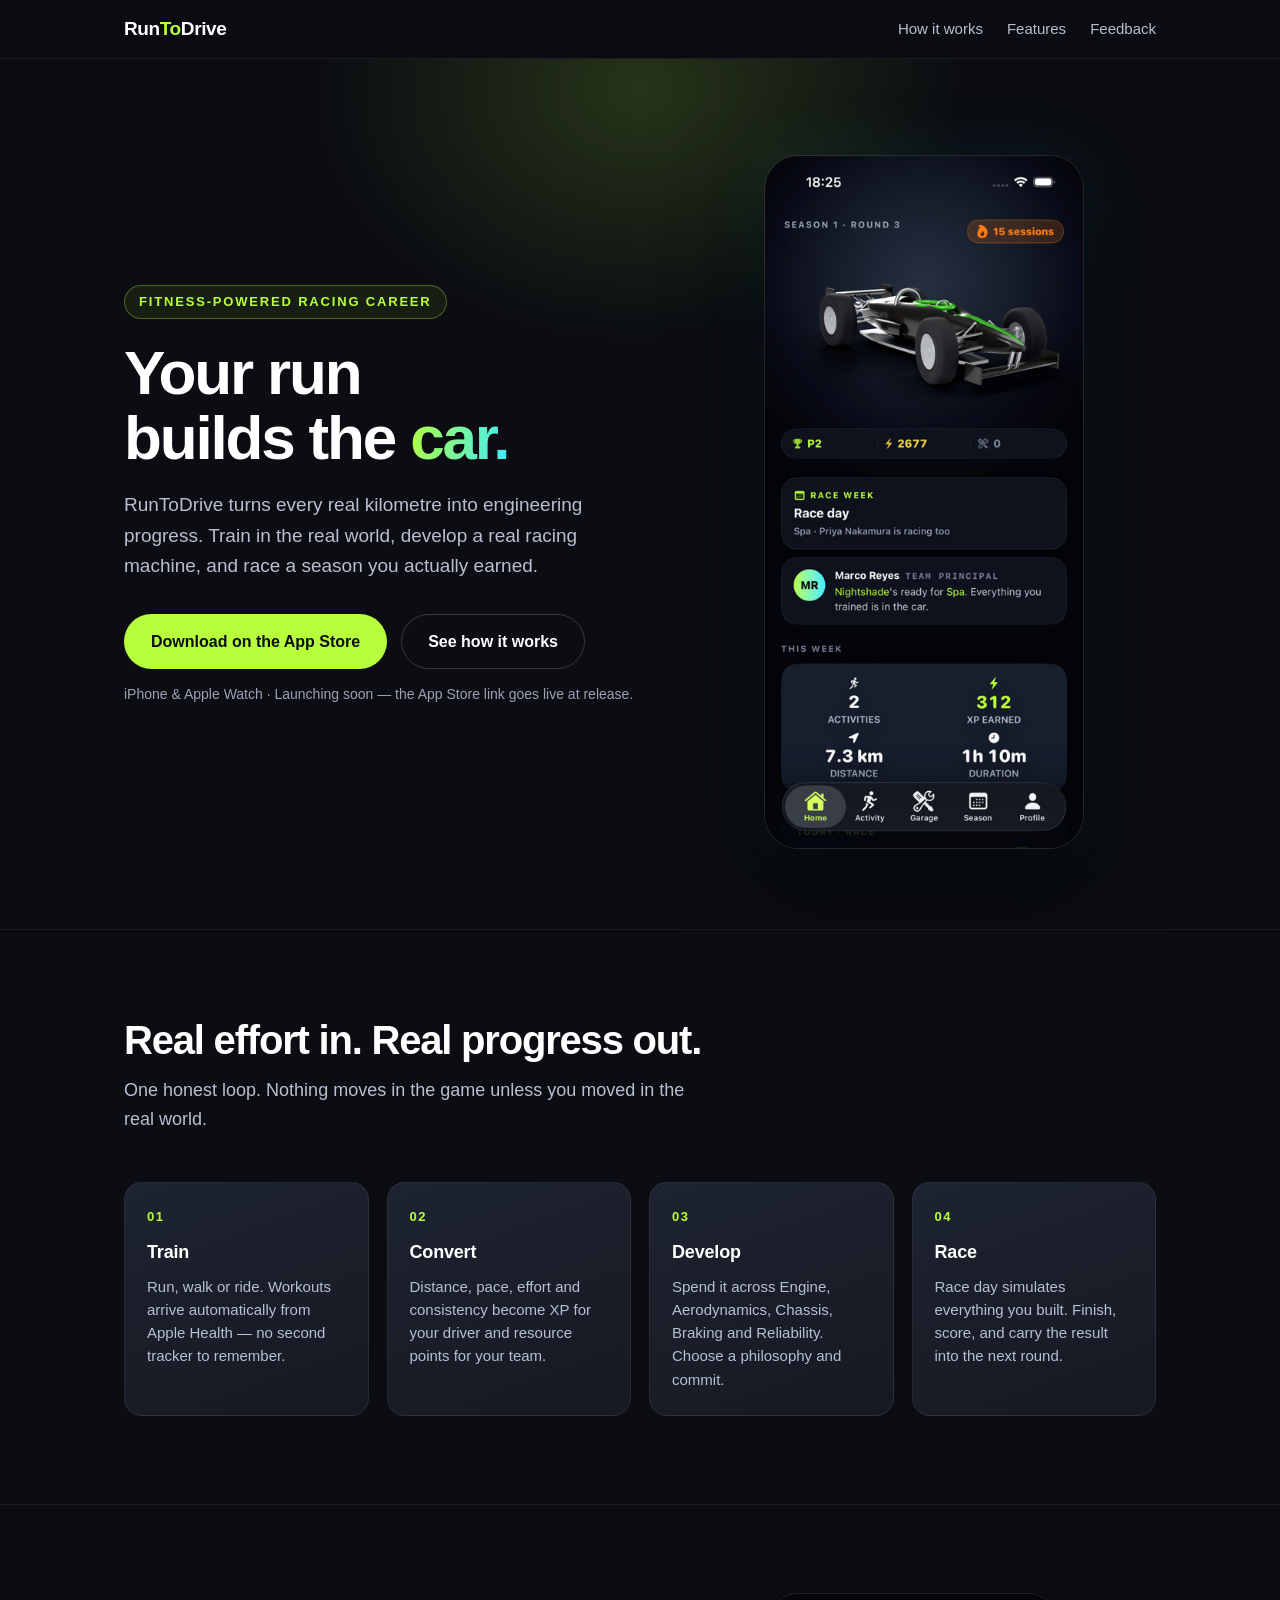
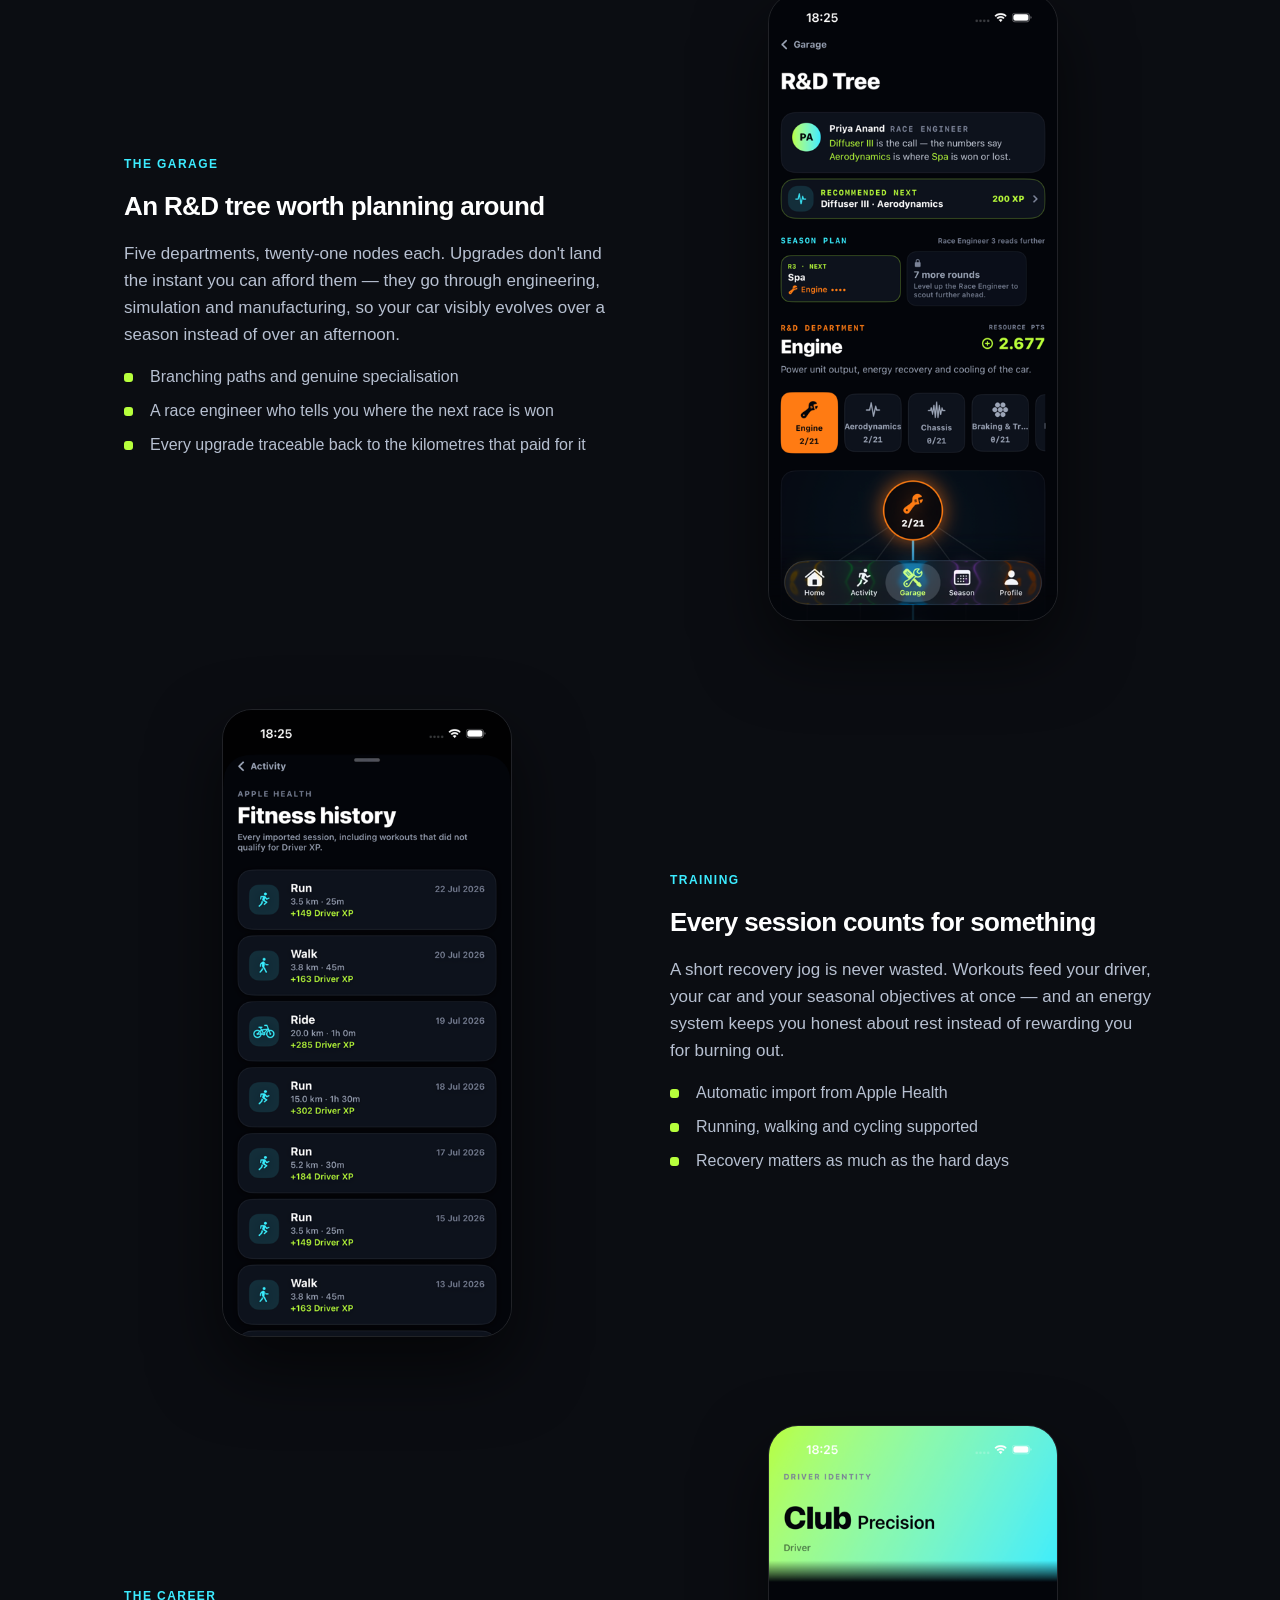
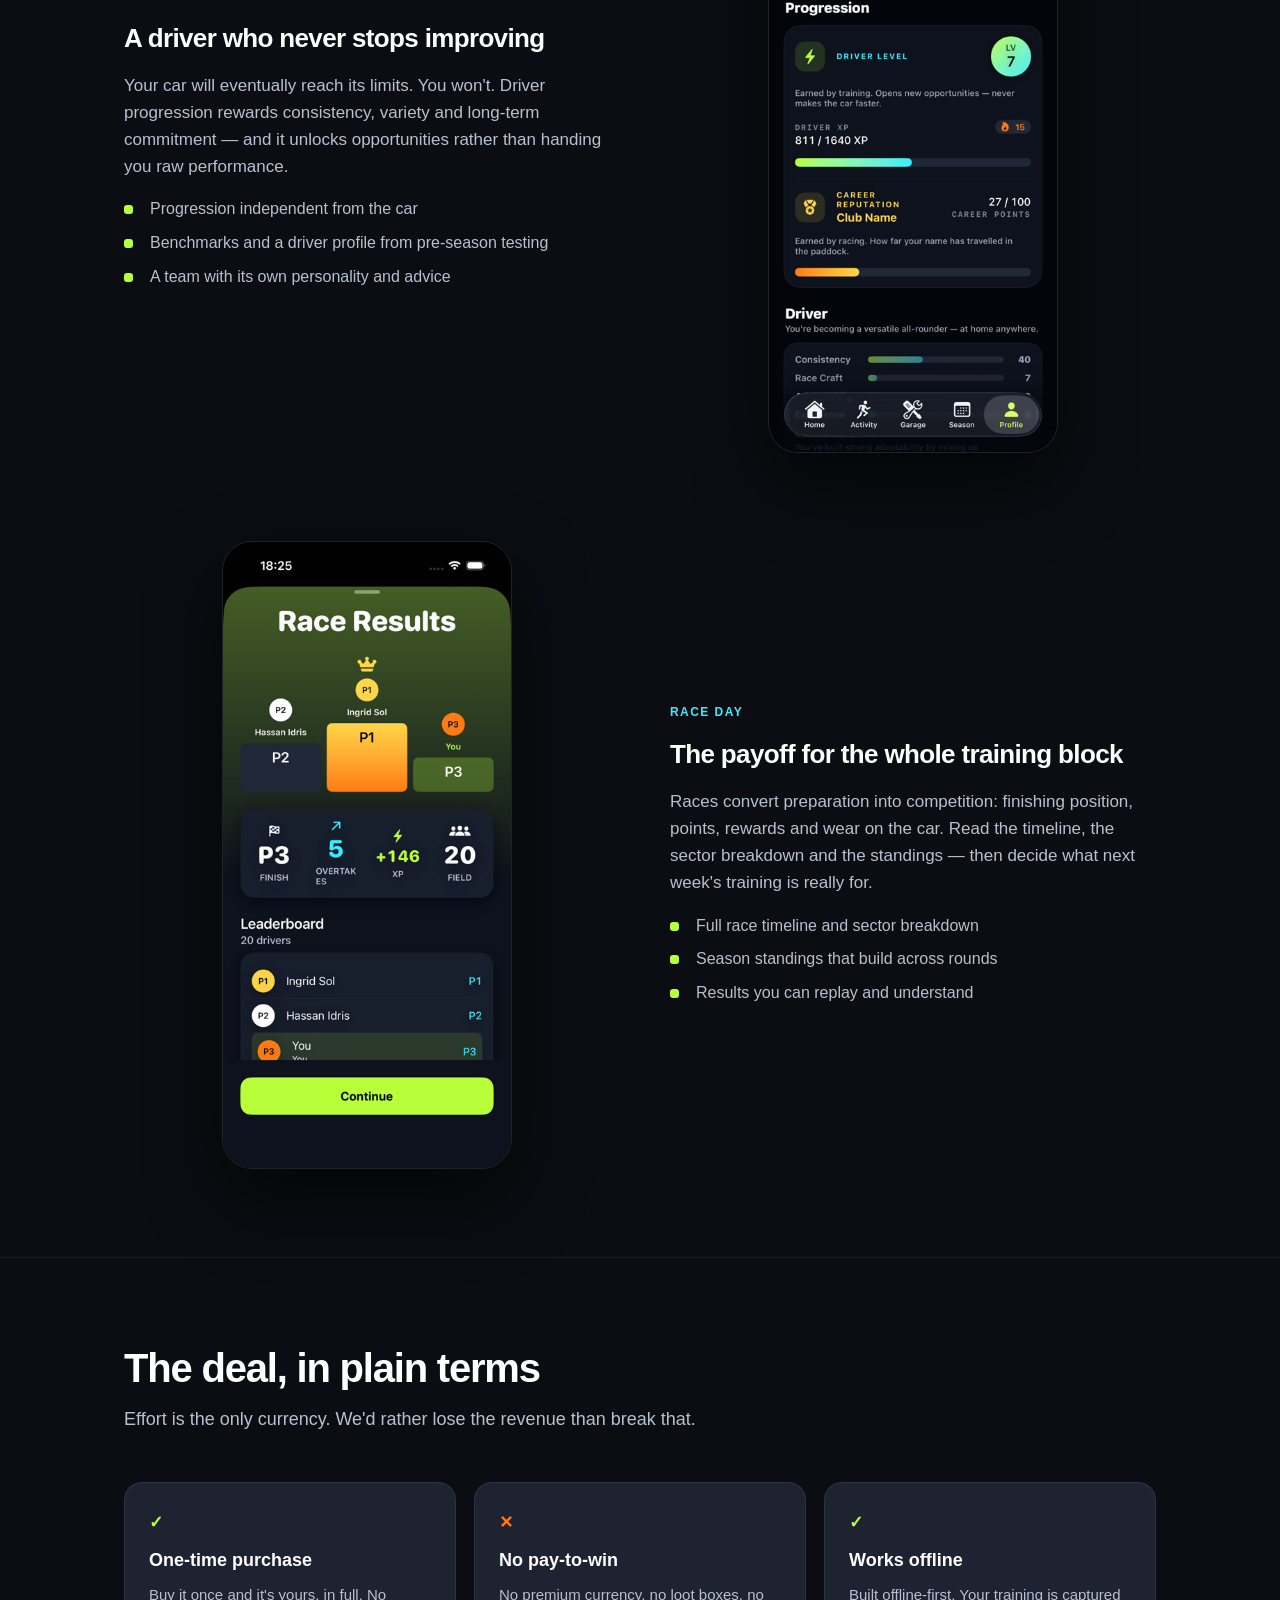
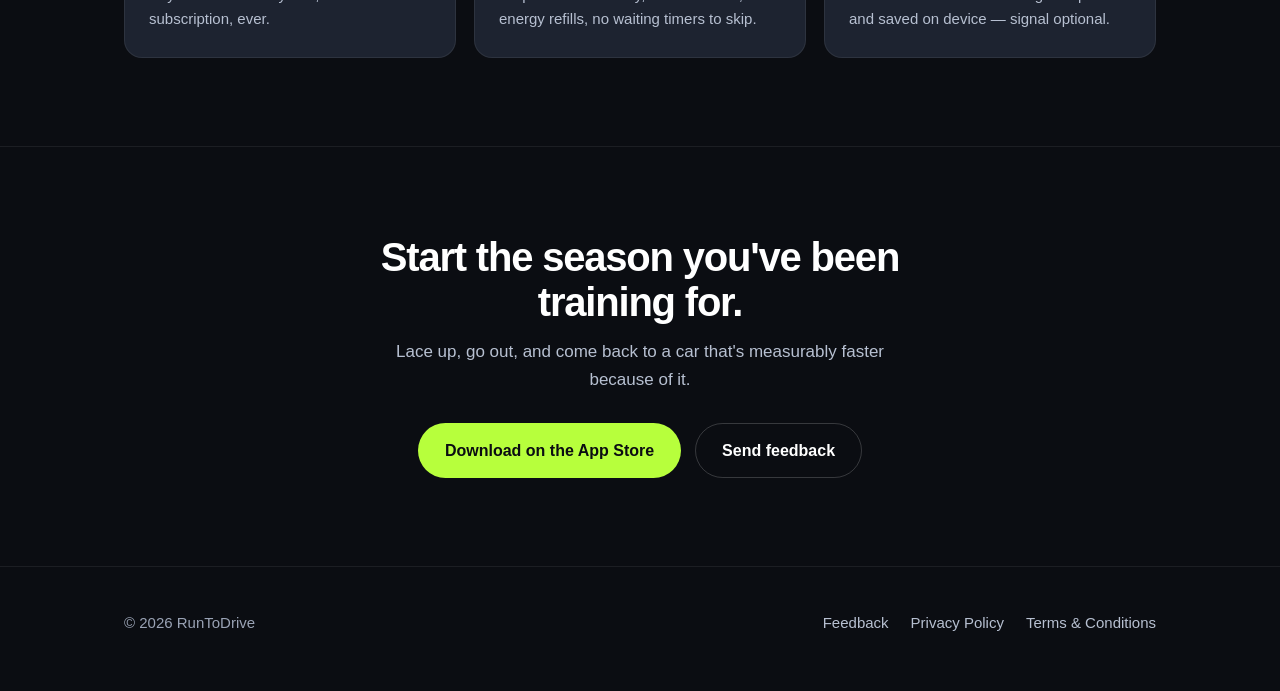
==== index.html @ 3fc13190 "RunToDrive marketing site Static landing page, privacy policy, terms and an anonymous feedback form " ====
<!DOCTYPE html>
<html lang="en">
<head>
<meta charset="utf-8">
<meta name="viewport" content="width=device-width, initial-scale=1">
<title>RunToDrive — Your run builds the car.</title>
<meta name="description" content="RunToDrive turns real running, walking and cycling into a racing career. Every workout you finish develops your car, your driver and your season. No pay-to-win, no subscriptions.">
<meta name="theme-color" content="#0b0d12">
<meta property="og:title" content="RunToDrive — Your run builds the car.">
<meta property="og:description" content="Real-world effort is the only way to progress. Train, develop your car, race the season.">
<meta property="og:type" content="website">
<meta property="og:image" content="img/dashboard.png">
<link rel="stylesheet" href="style.css">
</head>
<body>

<header class="nav">
  <div class="nav-inner">
    <a class="brand" href="index.html">Run<span>To</span>Drive</a>
    <a class="link hide-sm" href="#how">How it works</a>
    <a class="link hide-sm" href="#features">Features</a>
    <a class="link" href="feedback.html">Feedback</a>
  </div>
</header>

<main>

<section class="hero">
  <div class="wrap hero-grid">
    <div>
      <span class="eyebrow">Fitness-powered racing career</span>
      <h1>Your run<br>builds the <span class="grad">car.</span></h1>
      <p class="lede">
        RunToDrive turns every real kilometre into engineering progress. Train in the real
        world, develop a real racing machine, and race a season you actually earned.
      </p>
      <div class="cta-row">
        <a class="btn btn-primary" href="https://apps.apple.com/app/id0000000000">Download on the App Store</a>
        <a class="btn btn-ghost" href="#how">See how it works</a>
      </div>
      <p class="cta-note">iPhone &amp; Apple Watch · Launching soon — the App Store link goes live at release.</p>
    </div>
    <div>
      <img class="phone" src="img/dashboard.png" alt="RunToDrive dashboard showing the player's race car, season round and weekly training totals." width="900" height="1957">
    </div>
  </div>
</section>

<section id="how">
  <div class="wrap">
    <div class="section-head">
      <h2>Real effort in. Real progress out.</h2>
      <p>One honest loop. Nothing moves in the game unless you moved in the real world.</p>
    </div>
    <div class="steps">
      <div class="step">
        <div class="step-n">01</div>
        <h3>Train</h3>
        <p>Run, walk or ride. Workouts arrive automatically from Apple Health — no second tracker to remember.</p>
      </div>
      <div class="step">
        <div class="step-n">02</div>
        <h3>Convert</h3>
        <p>Distance, pace, effort and consistency become XP for your driver and resource points for your team.</p>
      </div>
      <div class="step">
        <div class="step-n">03</div>
        <h3>Develop</h3>
        <p>Spend it across Engine, Aerodynamics, Chassis, Braking and Reliability. Choose a philosophy and commit.</p>
      </div>
      <div class="step">
        <div class="step-n">04</div>
        <h3>Race</h3>
        <p>Race day simulates everything you built. Finish, score, and carry the result into the next round.</p>
      </div>
    </div>
  </div>
</section>

<section id="features">
  <div class="wrap">

    <div class="feature">
      <div class="feature-copy">
        <span class="tag">The Garage</span>
        <h3>An R&amp;D tree worth planning around</h3>
        <p>
          Five departments, twenty-one nodes each. Upgrades don't land the instant you can
          afford them — they go through engineering, simulation and manufacturing, so your
          car visibly evolves over a season instead of over an afternoon.
        </p>
        <ul class="ticks">
          <li>Branching paths and genuine specialisation</li>
          <li>A race engineer who tells you where the next race is won</li>
          <li>Every upgrade traceable back to the kilometres that paid for it</li>
        </ul>
      </div>
      <img src="img/rd-tree.png" alt="The R&amp;D tree screen with Engine, Aerodynamics, Chassis and Braking departments." loading="lazy">
    </div>

    <div class="feature flip">
      <div class="feature-copy">
        <span class="tag">Training</span>
        <h3>Every session counts for something</h3>
        <p>
          A short recovery jog is never wasted. Workouts feed your driver, your car and your
          seasonal objectives at once — and an energy system keeps you honest about rest
          instead of rewarding you for burning out.
        </p>
        <ul class="ticks">
          <li>Automatic import from Apple Health</li>
          <li>Running, walking and cycling supported</li>
          <li>Recovery matters as much as the hard days</li>
        </ul>
      </div>
      <img src="img/activity.png" alt="The activity screen showing imported workouts and the rewards they generated." loading="lazy">
    </div>

    <div class="feature">
      <div class="feature-copy">
        <span class="tag">The Career</span>
        <h3>A driver who never stops improving</h3>
        <p>
          Your car will eventually reach its limits. You won't. Driver progression rewards
          consistency, variety and long-term commitment — and it unlocks opportunities
          rather than handing you raw performance.
        </p>
        <ul class="ticks">
          <li>Progression independent from the car</li>
          <li>Benchmarks and a driver profile from pre-season testing</li>
          <li>A team with its own personality and advice</li>
        </ul>
      </div>
      <img src="img/driver.png" alt="The driver progression screen showing level, career stats and milestones." loading="lazy">
    </div>

    <div class="feature flip">
      <div class="feature-copy">
        <span class="tag">Race Day</span>
        <h3>The payoff for the whole training block</h3>
        <p>
          Races convert preparation into competition: finishing position, points, rewards and
          wear on the car. Read the timeline, the sector breakdown and the standings — then
          decide what next week's training is really for.
        </p>
        <ul class="ticks">
          <li>Full race timeline and sector breakdown</li>
          <li>Season standings that build across rounds</li>
          <li>Results you can replay and understand</li>
        </ul>
      </div>
      <img src="img/race-results.png" alt="The race results screen with finishing position and race timeline." loading="lazy">
    </div>

  </div>
</section>

<section>
  <div class="wrap">
    <div class="section-head">
      <h2>The deal, in plain terms</h2>
      <p>Effort is the only currency. We'd rather lose the revenue than break that.</p>
    </div>
    <div class="promise">
      <div class="card yes">
        <h3>One-time purchase</h3>
        <p>Buy it once and it's yours, in full. No subscription, ever.</p>
      </div>
      <div class="card no">
        <h3>No pay-to-win</h3>
        <p>No premium currency, no loot boxes, no energy refills, no waiting timers to skip.</p>
      </div>
      <div class="card yes">
        <h3>Works offline</h3>
        <p>Built offline-first. Your training is captured and saved on device — signal optional.</p>
      </div>
    </div>
  </div>
</section>

<section class="final">
  <div class="wrap">
    <h2>Start the season you've been training for.</h2>
    <p>Lace up, go out, and come back to a car that's measurably faster because of it.</p>
    <div class="cta-row" style="justify-content:center">
      <a class="btn btn-primary" href="https://apps.apple.com/app/id0000000000">Download on the App Store</a>
      <a class="btn btn-ghost" href="feedback.html">Send feedback</a>
    </div>
  </div>
</section>

</main>

<footer>
  <div class="wrap foot-inner">
    <span>© 2026 RunToDrive</span>
    <nav>
      <a href="feedback.html">Feedback</a>
      <a href="privacy.html">Privacy Policy</a>
      <a href="terms.html">Terms &amp; Conditions</a>
    </nav>
  </div>
</footer>

</body>
</html>
---- style.css ----
/* RunToDrive — palette mirrors DesignSystem/Tokens/RTDColor.swift */
:root {
  --bg: #0b0d12;
  --bg-2: #151922;
  --surface: #1d2330;
  --surface-2: #252c3b;
  --lime: #b7ff3c;
  --cyan: #3cebff;
  --orange: #ff7a1a;
  --text: #ffffff;
  --text-2: #b7c0d1;
  --text-muted: #9aa3b5;
  --hairline: rgba(255, 255, 255, 0.07);
  --radius: 18px;
  --max: 1080px;
}

* { box-sizing: border-box; }

img { max-width: 100%; height: auto; }

html { scroll-behavior: smooth; }

body {
  margin: 0;
  background: var(--bg);
  color: var(--text);
  font-family: -apple-system, BlinkMacSystemFont, "Segoe UI", Roboto, Helvetica, Arial, sans-serif;
  font-size: 17px;
  line-height: 1.6;
  -webkit-font-smoothing: antialiased;
}

a { color: var(--lime); text-decoration: none; }
a:hover { text-decoration: underline; }

.wrap { max-width: var(--max); margin: 0 auto; padding: 0 24px; }

/* ---------- nav ---------- */
.nav {
  position: sticky;
  top: 0;
  z-index: 20;
  background: rgba(11, 13, 18, 0.82);
  backdrop-filter: saturate(160%) blur(14px);
  border-bottom: 1px solid var(--hairline);
}
.nav-inner {
  max-width: var(--max);
  margin: 0 auto;
  padding: 14px 24px;
  display: flex;
  align-items: center;
  gap: 24px;
}
.brand {
  font-weight: 800;
  letter-spacing: -0.02em;
  color: var(--text);
  font-size: 19px;
  margin-right: auto;
}
.brand:hover { text-decoration: none; }
.brand span { color: var(--lime); }
.nav a.link { color: var(--text-2); font-size: 15px; font-weight: 500; }
.nav a.link:hover { color: var(--text); text-decoration: none; }

/* ---------- buttons ---------- */
.btn {
  display: inline-block;
  padding: 14px 26px;
  border-radius: 999px;
  font-weight: 700;
  font-size: 16px;
  border: 1px solid transparent;
  cursor: pointer;
  transition: transform 0.15s ease, filter 0.15s ease;
}
.btn:hover { text-decoration: none; transform: translateY(-2px); filter: brightness(1.06); }
.btn-primary { background: var(--lime); color: #0b0d12; }
.btn-ghost { background: transparent; color: var(--text); border-color: rgba(255, 255, 255, 0.18); }

/* ---------- hero ---------- */
.hero {
  position: relative;
  overflow: hidden;
  padding: 96px 0 80px;
  border-bottom: 1px solid var(--hairline);
}
.hero::before {
  content: "";
  position: absolute;
  top: -320px;
  left: 50%;
  width: 900px;
  height: 700px;
  transform: translateX(-50%);
  background: radial-gradient(closest-side, rgba(183, 255, 60, 0.16), transparent 72%);
  pointer-events: none;
}
.hero-grid {
  position: relative;
  display: grid;
  grid-template-columns: 1.05fr 0.95fr;
  gap: 56px;
  align-items: center;
}
.eyebrow {
  display: inline-block;
  font-size: 13px;
  font-weight: 700;
  letter-spacing: 0.14em;
  text-transform: uppercase;
  color: var(--lime);
  border: 1px solid rgba(183, 255, 60, 0.32);
  background: rgba(183, 255, 60, 0.07);
  padding: 6px 14px;
  border-radius: 999px;
  margin-bottom: 22px;
}
h1 {
  font-size: clamp(38px, 6vw, 62px);
  line-height: 1.04;
  letter-spacing: -0.035em;
  font-weight: 800;
  margin: 0 0 20px;
}
h1 .grad {
  background: linear-gradient(100deg, var(--lime), var(--cyan));
  -webkit-background-clip: text;
  background-clip: text;
  color: transparent;
}
.lede { font-size: 19px; color: var(--text-2); margin: 0 0 32px; max-width: 30em; }
.cta-row { display: flex; flex-wrap: wrap; gap: 14px; align-items: center; }
.cta-note { font-size: 14px; color: var(--text-muted); margin-top: 14px; }

.phone {
  width: 100%;
  max-width: 320px;
  margin: 0 auto;
  display: block;
  border-radius: 34px;
  border: 1px solid rgba(255, 255, 255, 0.1);
  box-shadow: 0 40px 90px rgba(0, 0, 0, 0.65), 0 0 70px rgba(60, 235, 255, 0.09);
}

/* ---------- sections ---------- */
section { padding: 88px 0; border-bottom: 1px solid var(--hairline); }
.section-head { max-width: 34em; margin-bottom: 48px; }
h2 {
  font-size: clamp(28px, 4vw, 40px);
  letter-spacing: -0.03em;
  font-weight: 800;
  margin: 0 0 14px;
  line-height: 1.12;
}
.section-head p { color: var(--text-2); margin: 0; font-size: 18px; }

/* ---------- loop steps ---------- */
.steps { display: grid; grid-template-columns: repeat(4, 1fr); gap: 18px; }
.step {
  background: linear-gradient(160deg, var(--surface), var(--bg-2));
  border: 1px solid var(--hairline);
  border-radius: var(--radius);
  padding: 24px 22px;
}
.step-n {
  font-size: 13px;
  font-weight: 800;
  letter-spacing: 0.12em;
  color: var(--lime);
  margin-bottom: 10px;
}
.step h3 { margin: 0 0 8px; font-size: 18px; letter-spacing: -0.01em; }
.step p { margin: 0; color: var(--text-2); font-size: 15px; line-height: 1.55; }

/* ---------- features ---------- */
.feature {
  display: grid;
  grid-template-columns: 1fr 1fr;
  gap: 60px;
  align-items: center;
  margin-bottom: 88px;
}
.feature:last-child { margin-bottom: 0; }
.feature.flip .feature-copy { order: 2; }
.feature h3 { font-size: 26px; letter-spacing: -0.025em; margin: 0 0 12px; }
.feature p { color: var(--text-2); margin: 0 0 16px; }
.tag {
  display: inline-block;
  font-size: 12px;
  font-weight: 700;
  letter-spacing: 0.12em;
  text-transform: uppercase;
  color: var(--cyan);
  margin-bottom: 12px;
}
.feature img {
  width: 100%;
  max-width: 290px;
  display: block;
  margin: 0 auto;
  border-radius: 30px;
  border: 1px solid rgba(255, 255, 255, 0.09);
  box-shadow: 0 30px 70px rgba(0, 0, 0, 0.6);
}
.ticks { list-style: none; padding: 0; margin: 0; color: var(--text-2); }
.ticks li { padding-left: 26px; position: relative; margin-bottom: 8px; font-size: 16px; }
.ticks li::before {
  content: "";
  position: absolute;
  left: 0;
  top: 9px;
  width: 9px;
  height: 9px;
  border-radius: 3px;
  background: var(--lime);
}

/* ---------- promise ---------- */
.promise { display: grid; grid-template-columns: repeat(3, 1fr); gap: 18px; }
.card {
  background: var(--surface);
  border: 1px solid var(--hairline);
  border-radius: var(--radius);
  padding: 26px 24px;
}
.card h3 { margin: 0 0 8px; font-size: 18px; }
.card p { margin: 0; color: var(--text-2); font-size: 15px; }
.card.no::before { content: "✕"; color: var(--orange); font-weight: 800; display: block; margin-bottom: 10px; }
.card.yes::before { content: "✓"; color: var(--lime); font-weight: 800; display: block; margin-bottom: 10px; }

/* ---------- final cta ---------- */
.final { text-align: center; }
.final h2 { max-width: 16em; margin-inline: auto; }
.final p { color: var(--text-2); max-width: 32em; margin: 0 auto 30px; }

/* ---------- footer ---------- */
footer { padding: 44px 0 56px; color: var(--text-muted); font-size: 15px; }
.foot-inner { display: flex; flex-wrap: wrap; gap: 18px; align-items: center; }
.foot-inner nav { margin-left: auto; display: flex; flex-wrap: wrap; gap: 22px; }
footer a { color: var(--text-2); }

/* ---------- legal / prose pages ---------- */
.prose { max-width: 760px; padding: 64px 0 88px; }
.prose h1 { font-size: clamp(32px, 5vw, 44px); margin-bottom: 10px; }
.prose .updated { color: var(--text-muted); font-size: 15px; margin: 0 0 40px; }
.prose h2 { font-size: 22px; margin: 40px 0 12px; letter-spacing: -0.02em; }
.prose h3 { font-size: 18px; margin: 26px 0 8px; }
.prose p, .prose li { color: var(--text-2); }
.prose ul { padding-left: 22px; }
.prose li { margin-bottom: 8px; }
.prose strong { color: var(--text); }
.prose table { width: 100%; border-collapse: collapse; margin: 18px 0; font-size: 15px; }
.prose th, .prose td {
  text-align: left;
  padding: 11px 12px;
  border-bottom: 1px solid var(--hairline);
  vertical-align: top;
  color: var(--text-2);
}
.prose th { color: var(--text); font-weight: 700; }
.callout {
  background: var(--surface);
  border: 1px solid var(--hairline);
  border-left: 3px solid var(--lime);
  border-radius: 12px;
  padding: 18px 20px;
  margin: 26px 0;
}
.callout p { margin: 0; }

/* ---------- feedback form ---------- */
.form { max-width: 620px; padding: 64px 0 88px; }
.field { margin-bottom: 22px; }
label { display: block; font-weight: 600; font-size: 15px; margin-bottom: 8px; }
.hint { color: var(--text-muted); font-weight: 400; font-size: 14px; }
textarea, select {
  width: 100%;
  background: var(--bg-2);
  color: var(--text);
  border: 1px solid rgba(255, 255, 255, 0.12);
  border-radius: 14px;
  padding: 14px 16px;
  font: inherit;
  font-size: 16px;
  resize: vertical;
}
textarea:focus, select:focus { outline: 2px solid var(--lime); outline-offset: 1px; border-color: transparent; }
.counter { font-size: 13px; color: var(--text-muted); text-align: right; margin-top: 6px; }
.status { margin-top: 18px; font-size: 15px; min-height: 1.4em; }
.status.ok { color: var(--lime); }
.status.err { color: var(--orange); }
.btn[disabled] { opacity: 0.55; cursor: not-allowed; transform: none; }

@media (max-width: 860px) {
  .hero { padding: 60px 0 56px; }
  .hero-grid, .feature, .feature.flip .feature-copy { grid-template-columns: 1fr; order: 0; }
  .hero-grid { gap: 40px; }
  .feature { gap: 32px; margin-bottom: 64px; }
  .steps, .promise { grid-template-columns: 1fr; }
  section { padding: 64px 0; }
  .nav a.link.hide-sm { display: none; }
}
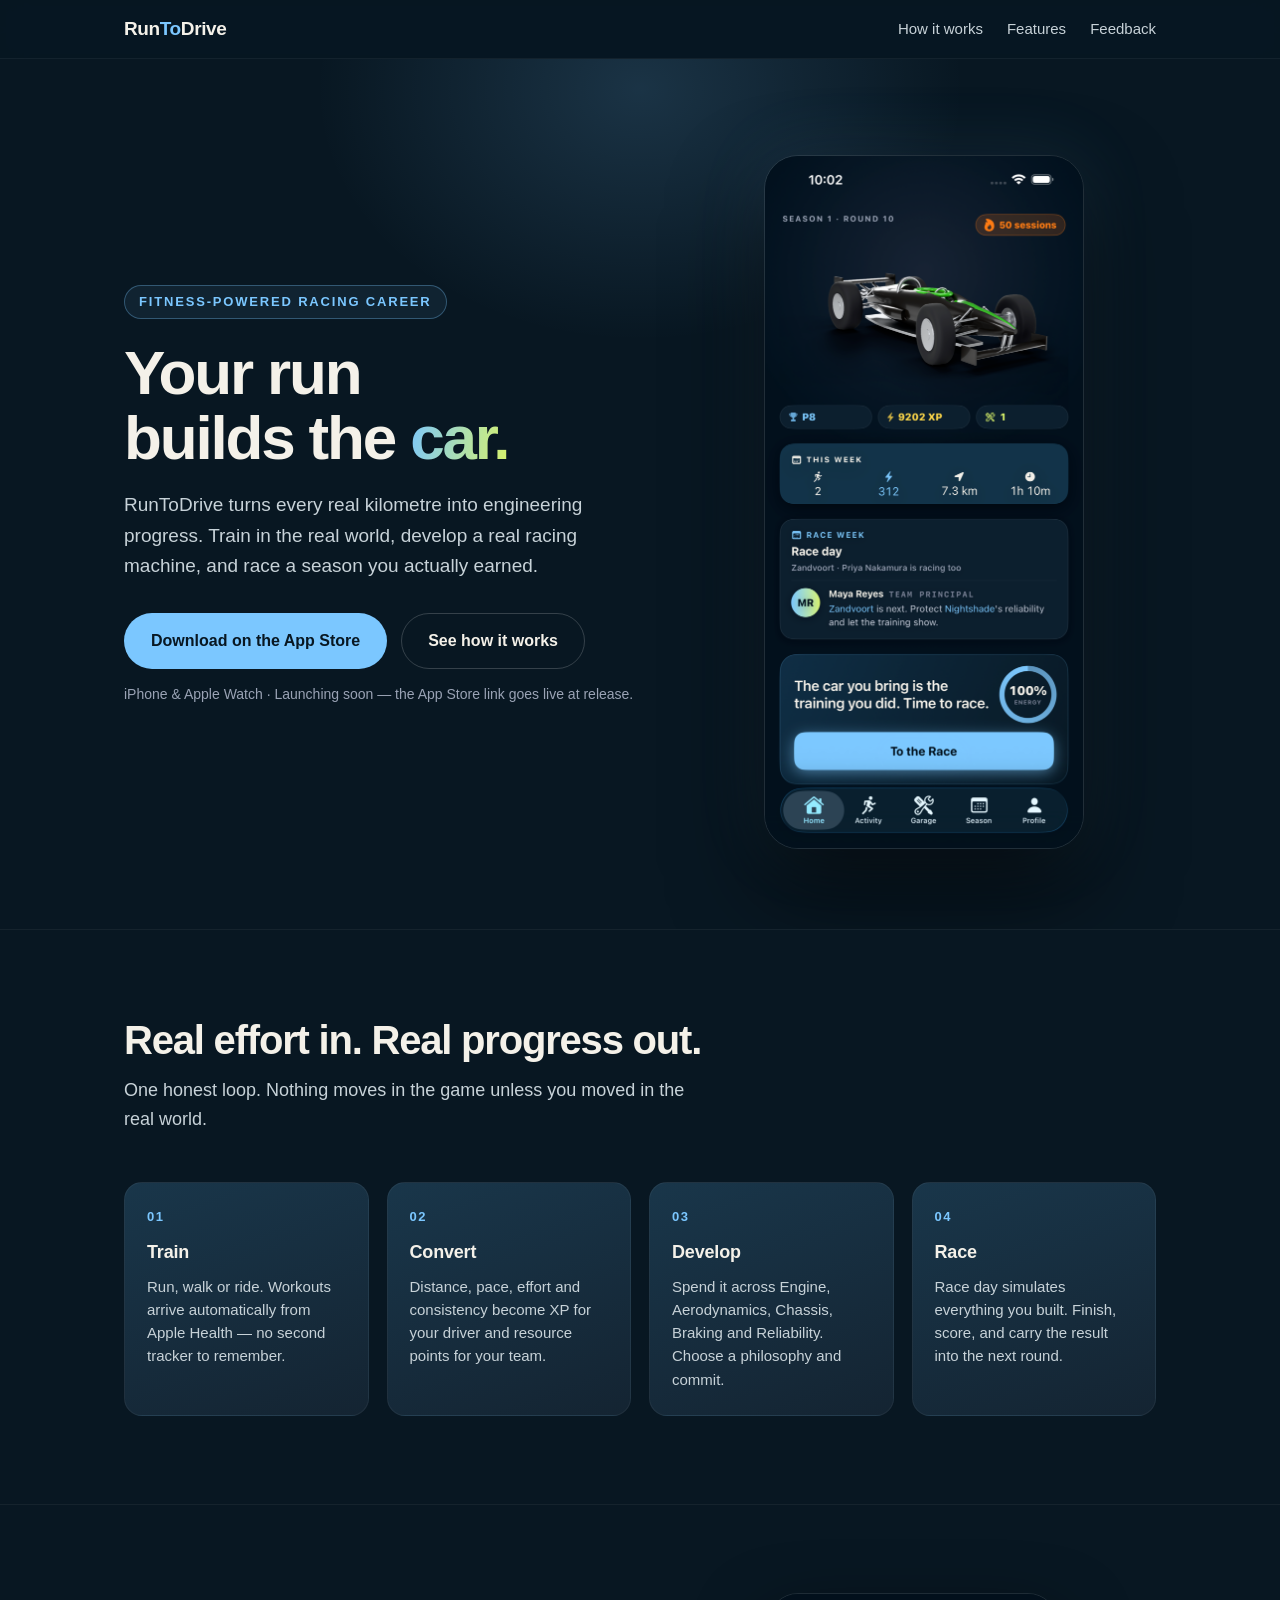
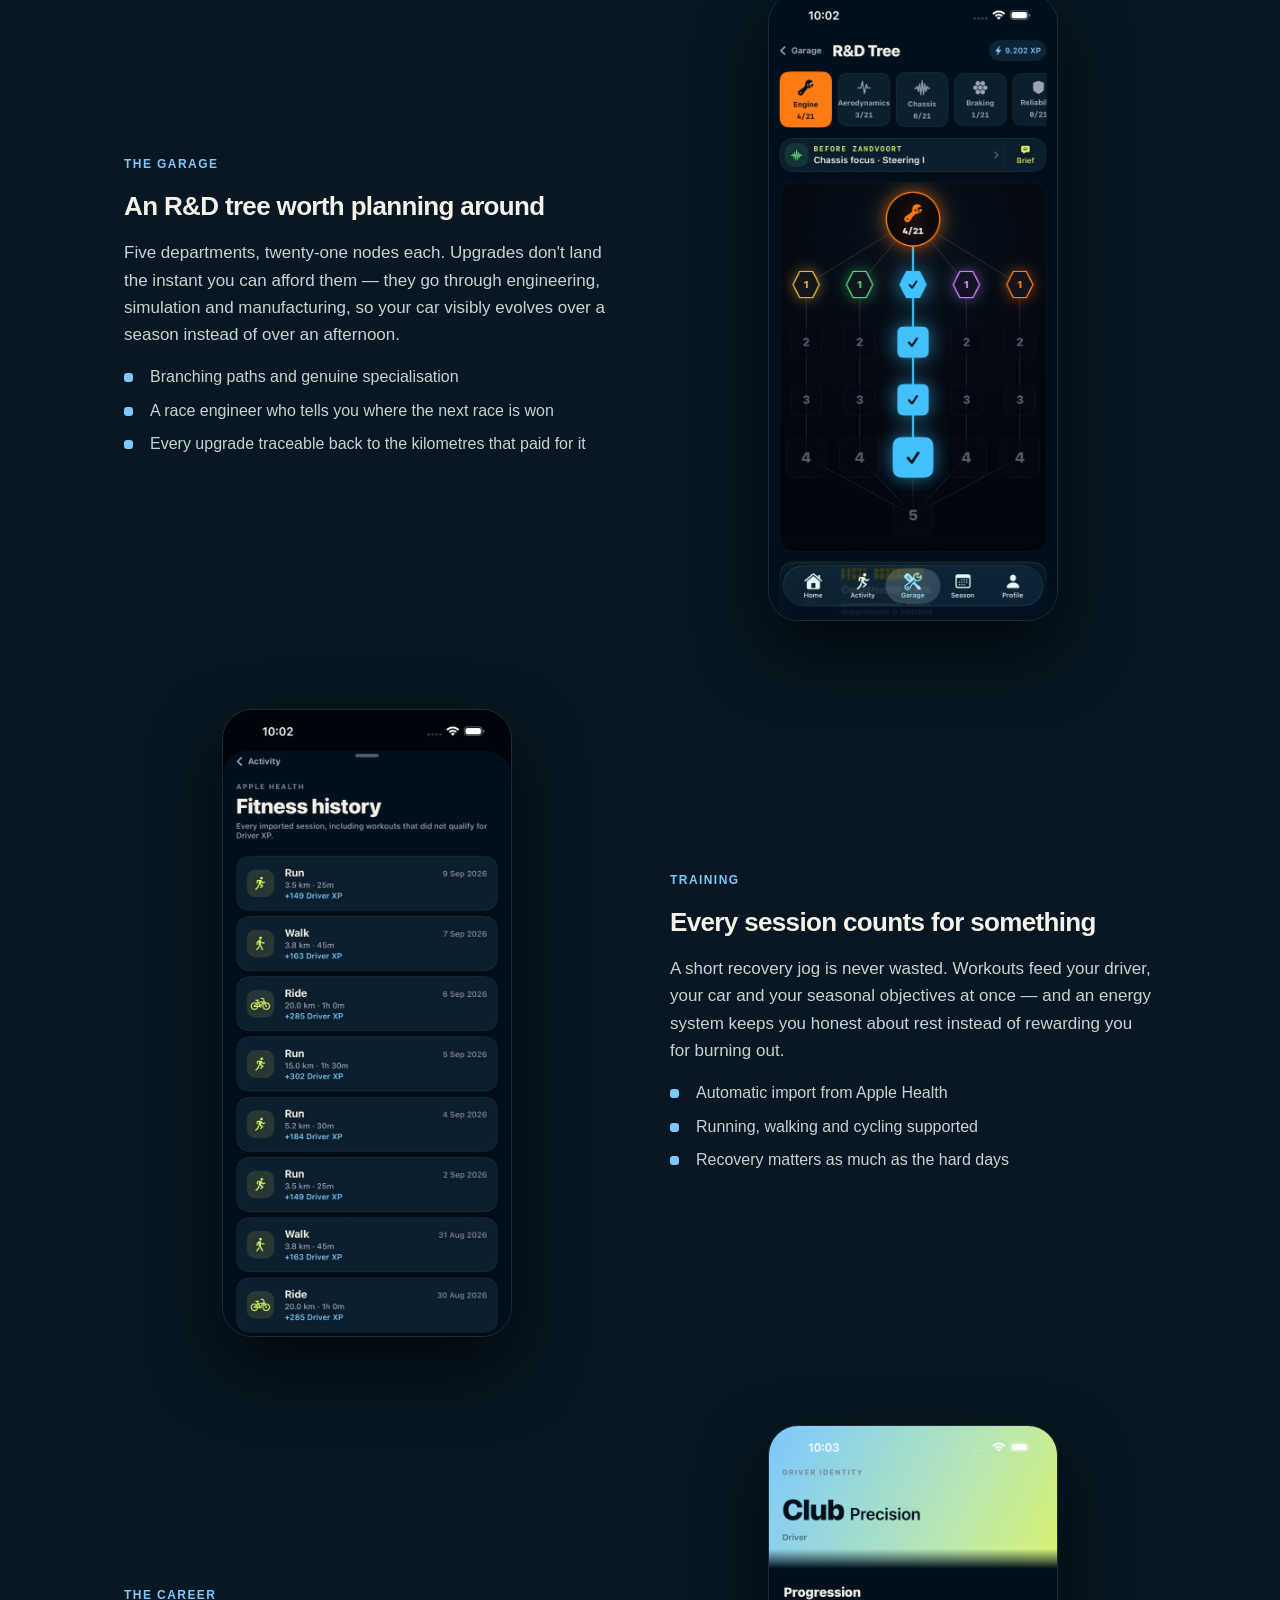
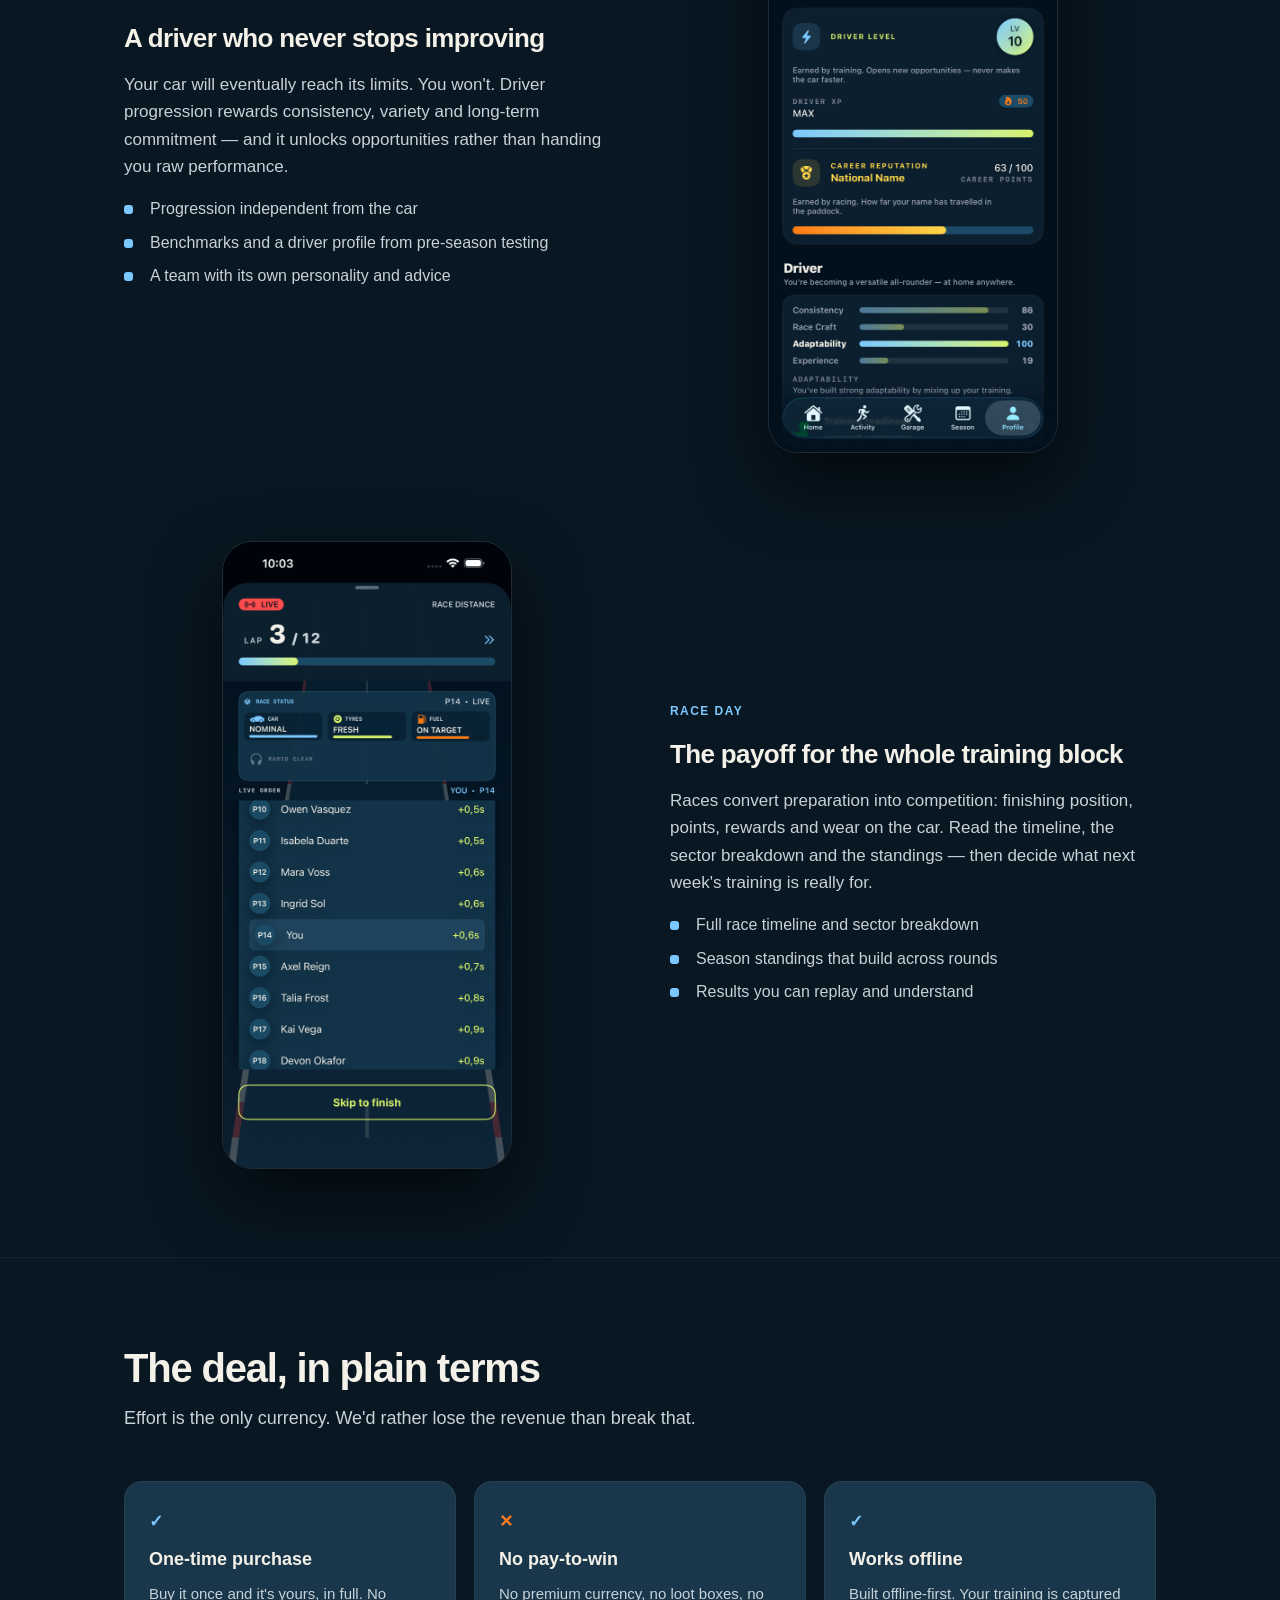
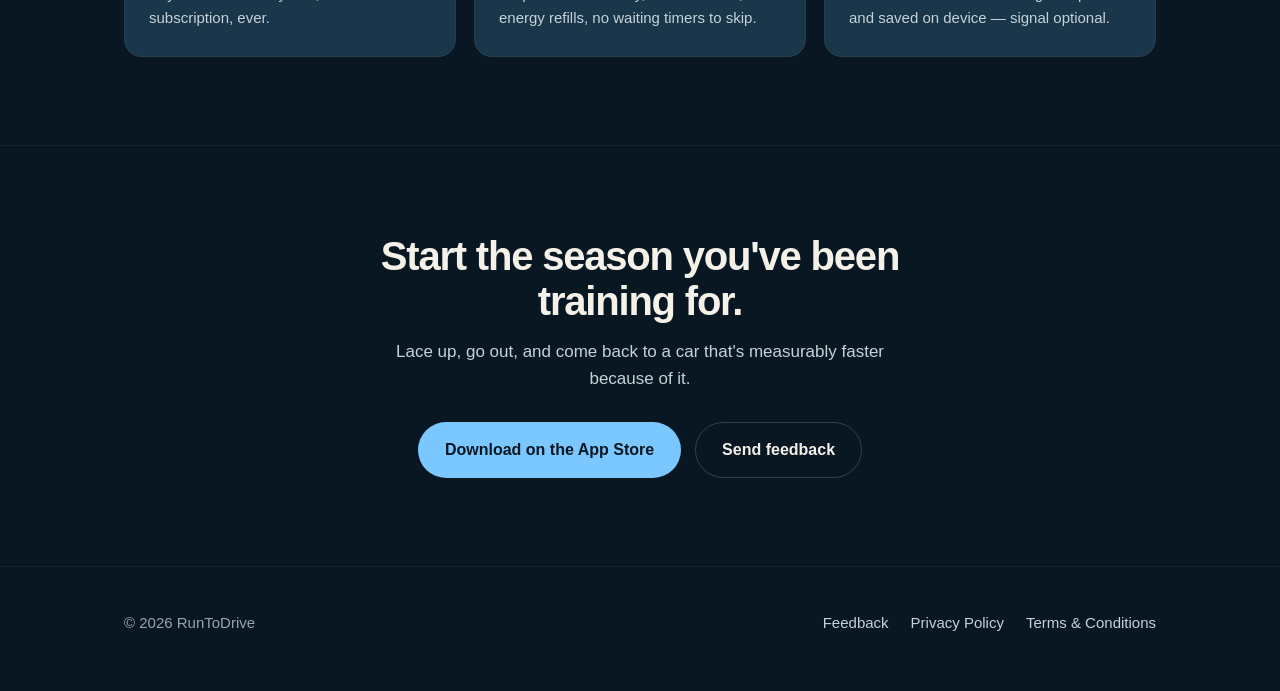
==== commit 92f1ea37: "Update screenshots & palette" ====
--- a/index.html
+++ b/index.html
@@ -5,12 +5,12 @@
 <meta name="viewport" content="width=device-width, initial-scale=1">
 <title>RunToDrive — Your run builds the car.</title>
 <meta name="description" content="RunToDrive turns real running, walking and cycling into a racing career. Every workout you finish develops your car, your driver and your season. No pay-to-win, no subscriptions.">
-<meta name="theme-color" content="#0b0d12">
+<meta name="theme-color" content="#081722">
 <meta property="og:title" content="RunToDrive — Your run builds the car.">
 <meta property="og:description" content="Real-world effort is the only way to progress. Train, develop your car, race the season.">
 <meta property="og:type" content="website">
-<meta property="og:image" content="img/dashboard.png">
-<link rel="stylesheet" href="style.css">
+<meta property="og:image" content="img/dashboard.png?v=2">
+<link rel="stylesheet" href="style.css?v=2">
 </head>
 <body>
 
@@ -41,7 +41,7 @@
       <p class="cta-note">iPhone &amp; Apple Watch · Launching soon — the App Store link goes live at release.</p>
     </div>
     <div>
-      <img class="phone" src="img/dashboard.png" alt="RunToDrive dashboard showing the player's race car, season round and weekly training totals." width="900" height="1957">
+      <img class="phone" src="img/dashboard.png?v=2" alt="RunToDrive home screen showing the player's race car, season round and weekly training totals." width="640" height="1391">
     </div>
   </div>
 </section>
@@ -95,7 +95,7 @@
           <li>Every upgrade traceable back to the kilometres that paid for it</li>
         </ul>
       </div>
-      <img src="img/rd-tree.png" alt="The R&amp;D tree screen with Engine, Aerodynamics, Chassis and Braking departments." loading="lazy">
+      <img src="img/rd-tree.png?v=2" alt="The R&amp;D tree screen with Engine, Aerodynamics, Chassis and Braking departments." width="640" height="1391" loading="lazy">
     </div>
 
     <div class="feature flip">
@@ -113,7 +113,7 @@
           <li>Recovery matters as much as the hard days</li>
         </ul>
       </div>
-      <img src="img/activity.png" alt="The activity screen showing imported workouts and the rewards they generated." loading="lazy">
+      <img src="img/activity.png?v=2" alt="The fitness history screen showing imported workouts and the XP they generated." width="640" height="1391" loading="lazy">
     </div>
 
     <div class="feature">
@@ -131,7 +131,7 @@
           <li>A team with its own personality and advice</li>
         </ul>
       </div>
-      <img src="img/driver.png" alt="The driver progression screen showing level, career stats and milestones." loading="lazy">
+      <img src="img/driver.png?v=2" alt="The driver identity screen showing driver level, career reputation and attribute ratings." width="640" height="1391" loading="lazy">
     </div>
 
     <div class="feature flip">
@@ -149,7 +149,7 @@
           <li>Results you can replay and understand</li>
         </ul>
       </div>
-      <img src="img/race-results.png" alt="The race results screen with finishing position and race timeline." loading="lazy">
+      <img src="img/race-live.png?v=2" alt="The live race screen showing current position, lap progress and the running order." width="640" height="1391" loading="lazy">
     </div>
 
   </div>
--- a/style.css
+++ b/style.css
@@ -1,16 +1,16 @@
-/* RunToDrive — palette mirrors DesignSystem/Tokens/RTDColor.swift */
+/* RunToDrive — palette mirrors DesignSystem/Tokens/RTDColor.swift (iconMatch) */
 :root {
-  --bg: #0b0d12;
-  --bg-2: #151922;
-  --surface: #1d2330;
-  --surface-2: #252c3b;
-  --lime: #b7ff3c;
-  --cyan: #3cebff;
+  --bg: #081722;
+  --bg-2: #142432;
+  --surface: #19364a;
+  --surface-2: #214c66;
+  --accent: #7bc7ff;
+  --accent-2: #d8f36a;
   --orange: #ff7a1a;
-  --text: #ffffff;
-  --text-2: #b7c0d1;
+  --text: #f4f1e9;
+  --text-2: #c7d2d8;
   --text-muted: #9aa3b5;
-  --hairline: rgba(255, 255, 255, 0.07);
+  --hairline: rgba(255, 255, 255, 0.05);
   --radius: 18px;
   --max: 1080px;
 }
@@ -31,7 +31,7 @@
   -webkit-font-smoothing: antialiased;
 }
 
-a { color: var(--lime); text-decoration: none; }
+a { color: var(--accent); text-decoration: none; }
 a:hover { text-decoration: underline; }
 
 .wrap { max-width: var(--max); margin: 0 auto; padding: 0 24px; }
@@ -41,7 +41,7 @@
   position: sticky;
   top: 0;
   z-index: 20;
-  background: rgba(11, 13, 18, 0.82);
+  background: rgba(8, 23, 34, 0.82);
   backdrop-filter: saturate(160%) blur(14px);
   border-bottom: 1px solid var(--hairline);
 }
@@ -61,7 +61,7 @@
   margin-right: auto;
 }
 .brand:hover { text-decoration: none; }
-.brand span { color: var(--lime); }
+.brand span { color: var(--accent); }
 .nav a.link { color: var(--text-2); font-size: 15px; font-weight: 500; }
 .nav a.link:hover { color: var(--text); text-decoration: none; }
 
@@ -77,7 +77,7 @@
   transition: transform 0.15s ease, filter 0.15s ease;
 }
 .btn:hover { text-decoration: none; transform: translateY(-2px); filter: brightness(1.06); }
-.btn-primary { background: var(--lime); color: #0b0d12; }
+.btn-primary { background: var(--accent); color: #081722; }
 .btn-ghost { background: transparent; color: var(--text); border-color: rgba(255, 255, 255, 0.18); }
 
 /* ---------- hero ---------- */
@@ -95,7 +95,7 @@
   width: 900px;
   height: 700px;
   transform: translateX(-50%);
-  background: radial-gradient(closest-side, rgba(183, 255, 60, 0.16), transparent 72%);
+  background: radial-gradient(closest-side, rgba(123, 199, 255, 0.16), transparent 72%);
   pointer-events: none;
 }
 .hero-grid {
@@ -111,9 +111,9 @@
   font-weight: 700;
   letter-spacing: 0.14em;
   text-transform: uppercase;
-  color: var(--lime);
-  border: 1px solid rgba(183, 255, 60, 0.32);
-  background: rgba(183, 255, 60, 0.07);
+  color: var(--accent);
+  border: 1px solid rgba(123, 199, 255, 0.32);
+  background: rgba(123, 199, 255, 0.07);
   padding: 6px 14px;
   border-radius: 999px;
   margin-bottom: 22px;
@@ -126,7 +126,7 @@
   margin: 0 0 20px;
 }
 h1 .grad {
-  background: linear-gradient(100deg, var(--lime), var(--cyan));
+  background: linear-gradient(100deg, var(--accent), var(--accent-2));
   -webkit-background-clip: text;
   background-clip: text;
   color: transparent;
@@ -142,7 +142,7 @@
   display: block;
   border-radius: 34px;
   border: 1px solid rgba(255, 255, 255, 0.1);
-  box-shadow: 0 40px 90px rgba(0, 0, 0, 0.65), 0 0 70px rgba(60, 235, 255, 0.09);
+  box-shadow: 0 40px 90px rgba(0, 0, 0, 0.65), 0 0 70px rgba(123, 199, 255, 0.12);
 }
 
 /* ---------- sections ---------- */
@@ -169,7 +169,7 @@
   font-size: 13px;
   font-weight: 800;
   letter-spacing: 0.12em;
-  color: var(--lime);
+  color: var(--accent);
   margin-bottom: 10px;
 }
 .step h3 { margin: 0 0 8px; font-size: 18px; letter-spacing: -0.01em; }
@@ -193,7 +193,7 @@
   font-weight: 700;
   letter-spacing: 0.12em;
   text-transform: uppercase;
-  color: var(--cyan);
+  color: var(--accent);
   margin-bottom: 12px;
 }
 .feature img {
@@ -215,7 +215,7 @@
   width: 9px;
   height: 9px;
   border-radius: 3px;
-  background: var(--lime);
+  background: var(--accent);
 }
 
 /* ---------- promise ---------- */
@@ -229,7 +229,7 @@
 .card h3 { margin: 0 0 8px; font-size: 18px; }
 .card p { margin: 0; color: var(--text-2); font-size: 15px; }
 .card.no::before { content: "✕"; color: var(--orange); font-weight: 800; display: block; margin-bottom: 10px; }
-.card.yes::before { content: "✓"; color: var(--lime); font-weight: 800; display: block; margin-bottom: 10px; }
+.card.yes::before { content: "✓"; color: var(--accent); font-weight: 800; display: block; margin-bottom: 10px; }
 
 /* ---------- final cta ---------- */
 .final { text-align: center; }
@@ -264,7 +264,7 @@
 .callout {
   background: var(--surface);
   border: 1px solid var(--hairline);
-  border-left: 3px solid var(--lime);
+  border-left: 3px solid var(--accent);
   border-radius: 12px;
   padding: 18px 20px;
   margin: 26px 0;
@@ -287,10 +287,10 @@
   font-size: 16px;
   resize: vertical;
 }
-textarea:focus, select:focus { outline: 2px solid var(--lime); outline-offset: 1px; border-color: transparent; }
+textarea:focus, select:focus { outline: 2px solid var(--accent); outline-offset: 1px; border-color: transparent; }
 .counter { font-size: 13px; color: var(--text-muted); text-align: right; margin-top: 6px; }
 .status { margin-top: 18px; font-size: 15px; min-height: 1.4em; }
-.status.ok { color: var(--lime); }
+.status.ok { color: var(--accent); }
 .status.err { color: var(--orange); }
 .btn[disabled] { opacity: 0.55; cursor: not-allowed; transform: none; }
 
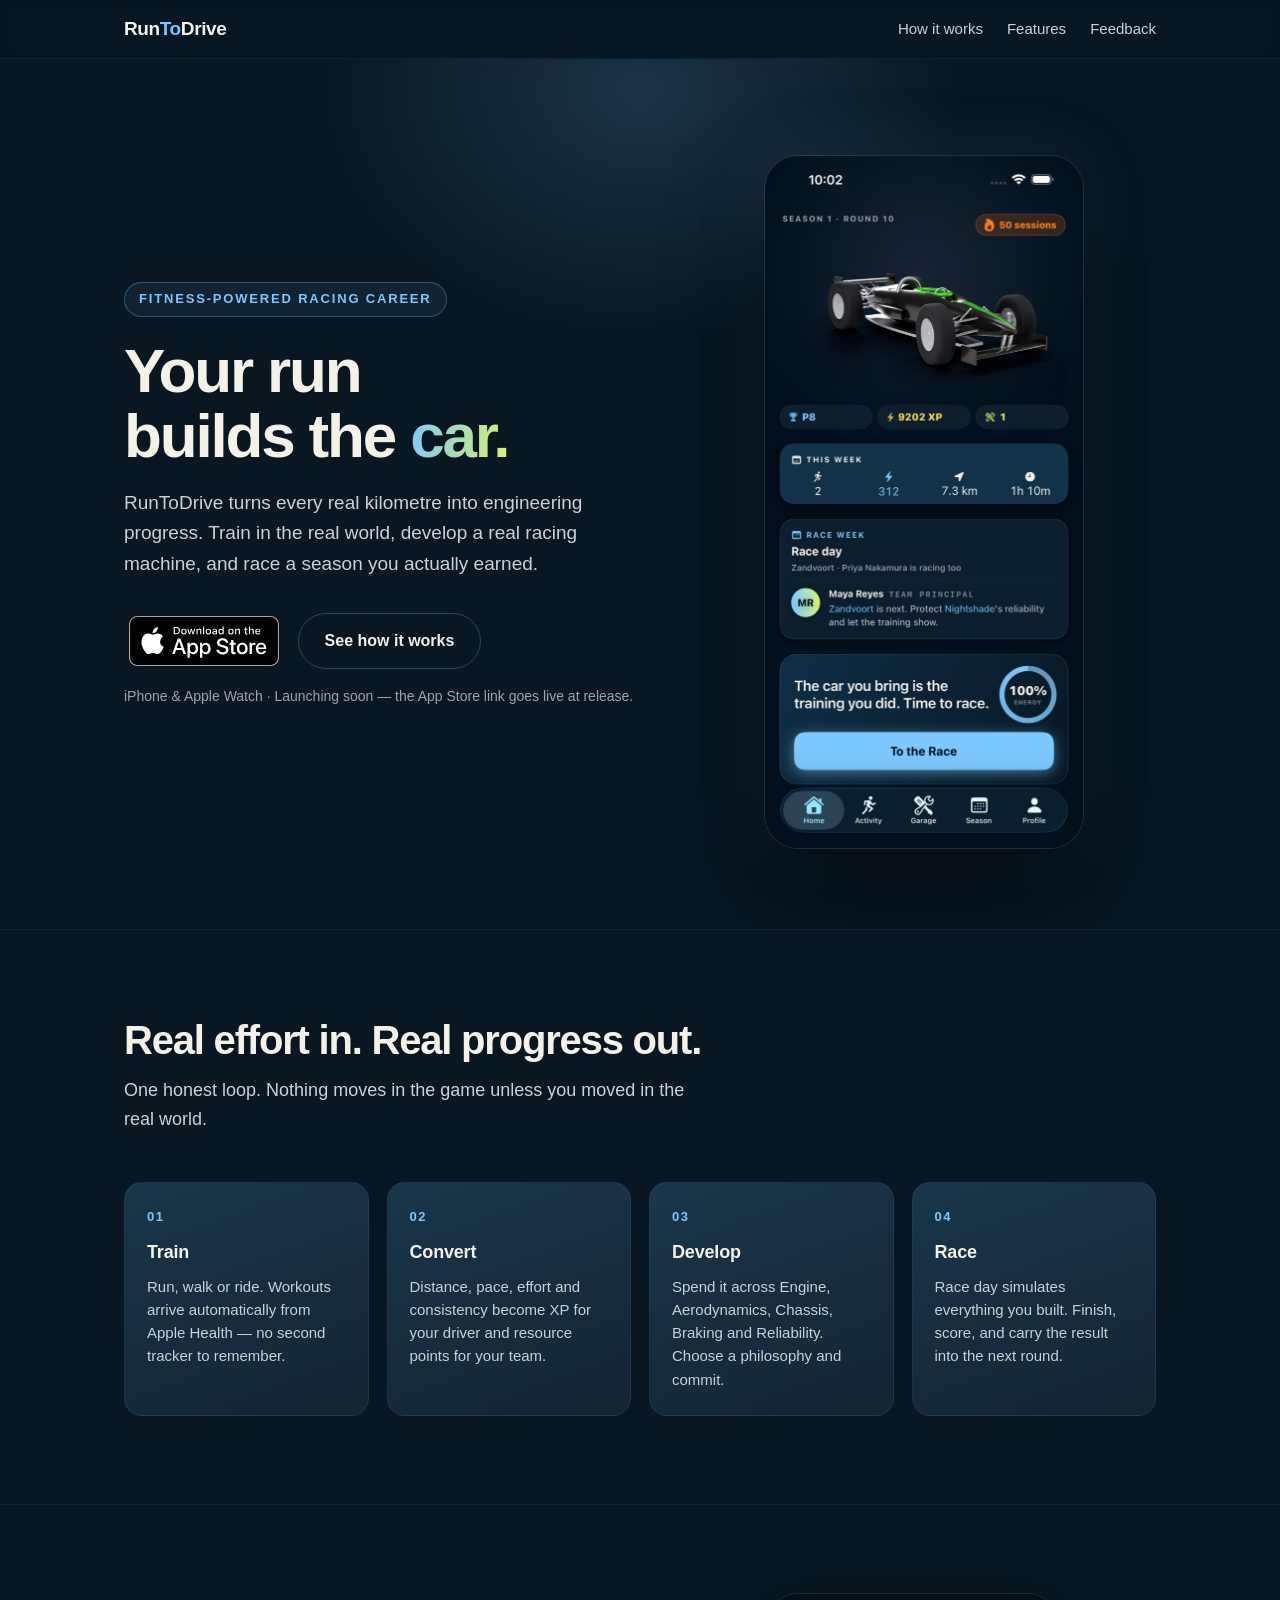
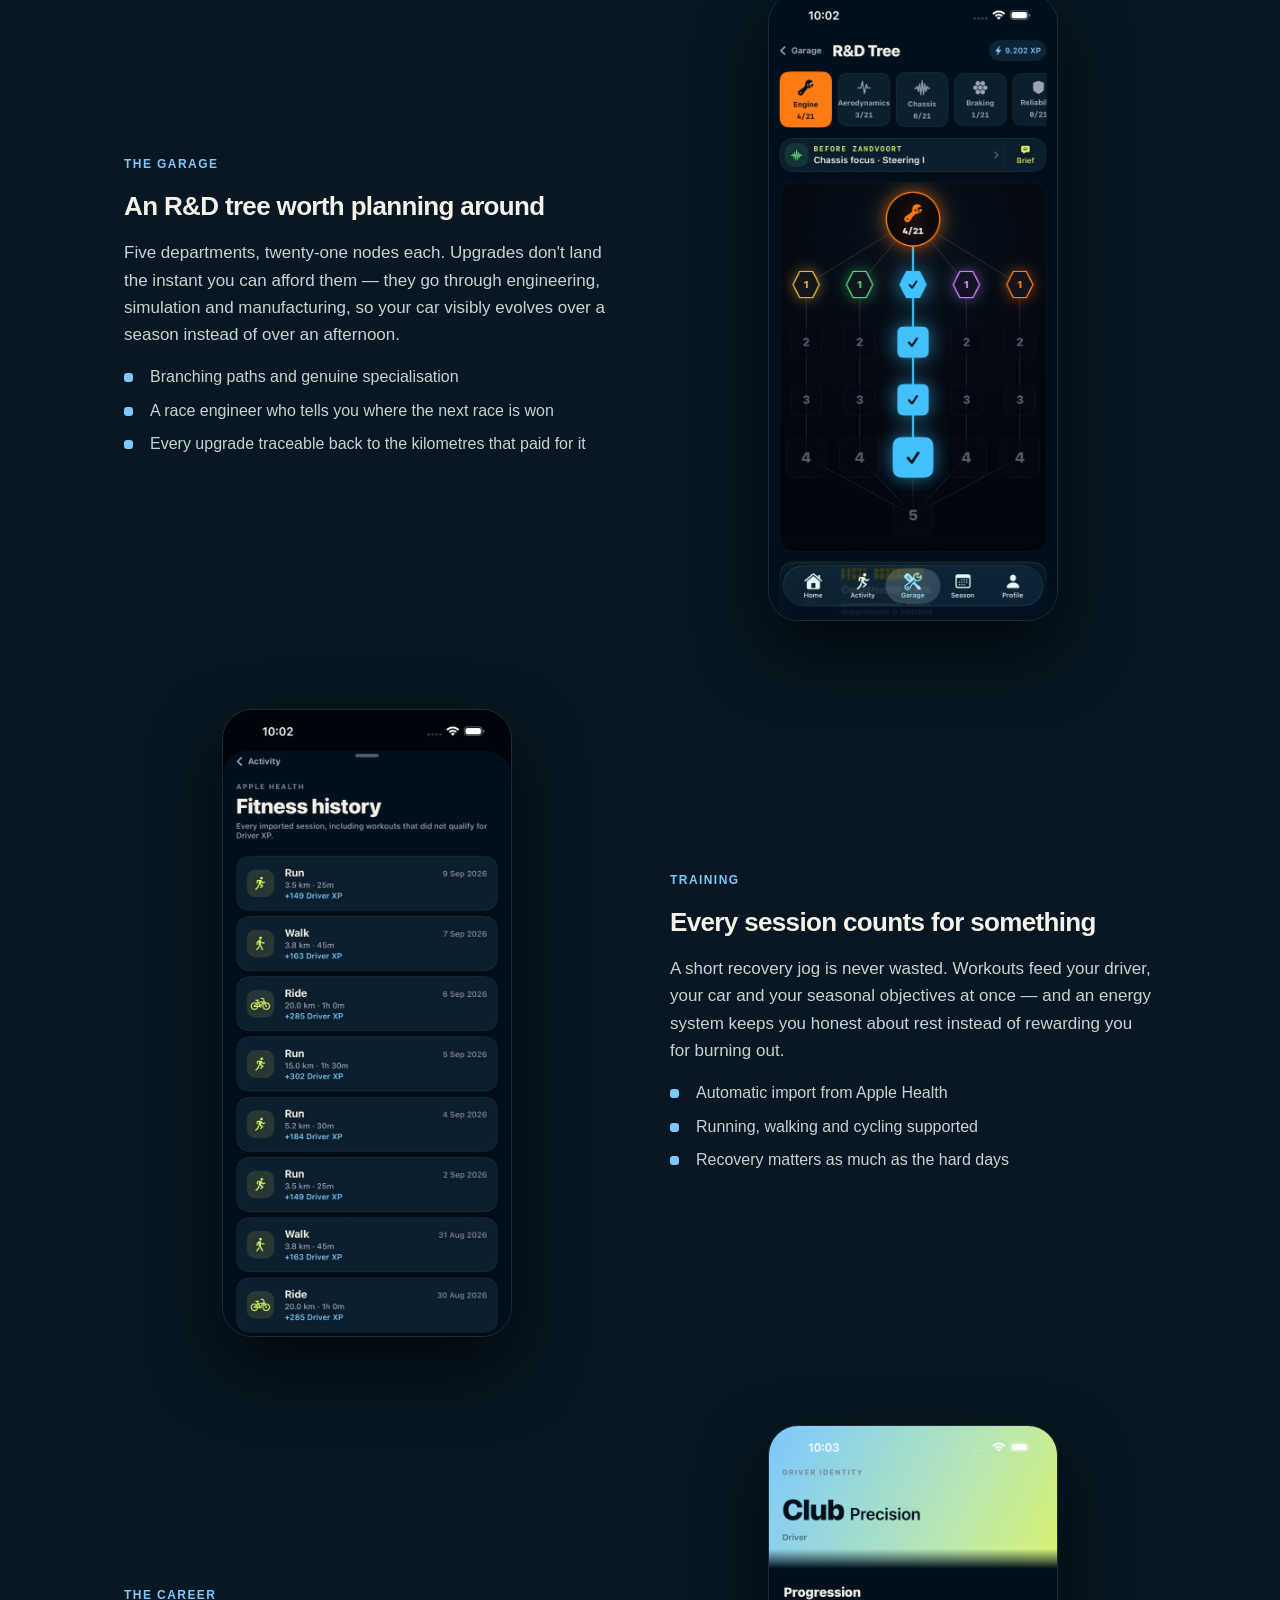
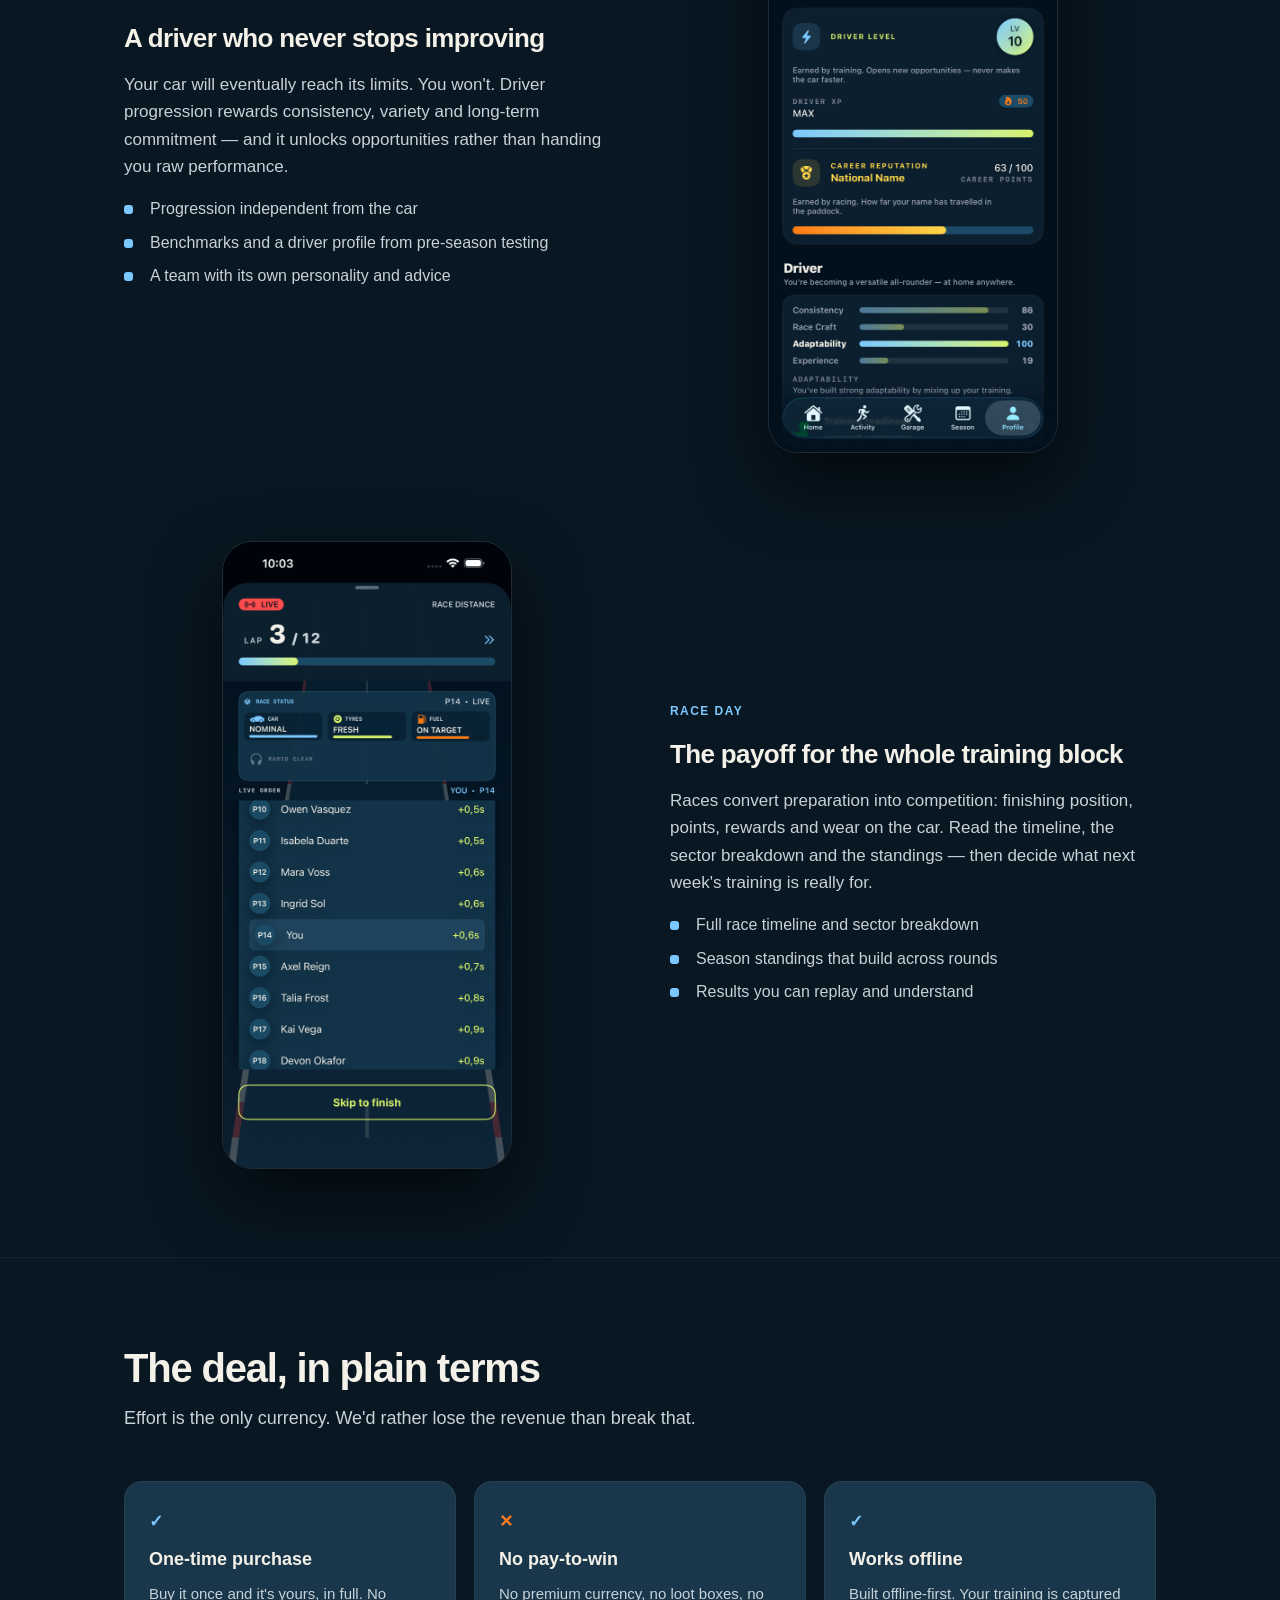
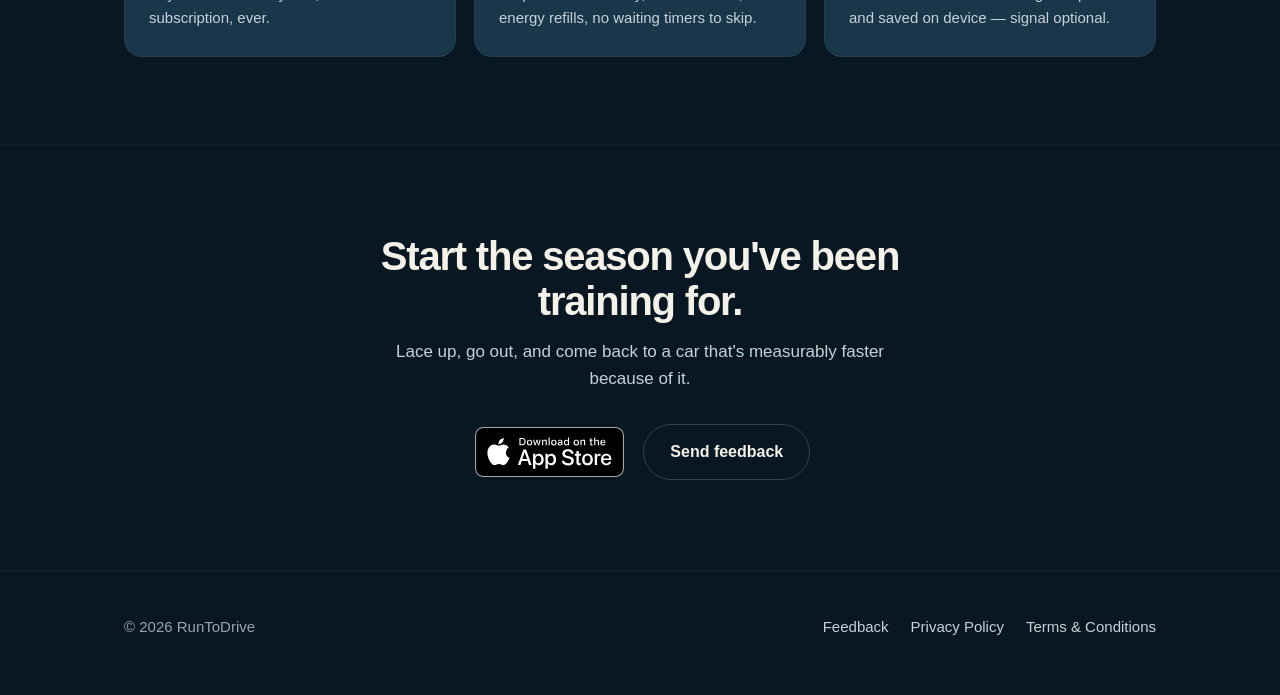
==== commit 7e219e89: "Use Appstore official log" ====
--- a/index.html
+++ b/index.html
@@ -10,7 +10,7 @@
 <meta property="og:description" content="Real-world effort is the only way to progress. Train, develop your car, race the season.">
 <meta property="og:type" content="website">
 <meta property="og:image" content="img/dashboard.png?v=2">
-<link rel="stylesheet" href="style.css?v=2">
+<link rel="stylesheet" href="style.css?v=3">
 </head>
 <body>
 
@@ -35,7 +35,9 @@
         world, develop a real racing machine, and race a season you actually earned.
       </p>
       <div class="cta-row">
-        <a class="btn btn-primary" href="https://apps.apple.com/app/id0000000000">Download on the App Store</a>
+        <a class="badge-appstore" href="https://apps.apple.com/app/id0000000000">
+          <img src="img/app-store-badge.svg" alt="Download on the App Store" width="150" height="50">
+        </a>
         <a class="btn btn-ghost" href="#how">See how it works</a>
       </div>
       <p class="cta-note">iPhone &amp; Apple Watch · Launching soon — the App Store link goes live at release.</p>
@@ -183,7 +185,9 @@
     <h2>Start the season you've been training for.</h2>
     <p>Lace up, go out, and come back to a car that's measurably faster because of it.</p>
     <div class="cta-row" style="justify-content:center">
-      <a class="btn btn-primary" href="https://apps.apple.com/app/id0000000000">Download on the App Store</a>
+      <a class="badge-appstore" href="https://apps.apple.com/app/id0000000000">
+        <img src="img/app-store-badge.svg" alt="Download on the App Store" width="150" height="50">
+      </a>
       <a class="btn btn-ghost" href="feedback.html">Send feedback</a>
     </div>
   </div>
--- a/style.css
+++ b/style.css
@@ -79,6 +79,12 @@
 .btn:hover { text-decoration: none; transform: translateY(-2px); filter: brightness(1.06); }
 .btn-primary { background: var(--accent); color: #081722; }
 .btn-ghost { background: transparent; color: var(--text); border-color: rgba(255, 255, 255, 0.18); }
+
+/* Apple-supplied badge art: never restyle it, only size it.
+   Clear space is Apple's required 10% of badge height. */
+.badge-appstore { display: inline-block; padding: 5px; transition: transform 0.15s ease; }
+.badge-appstore:hover { transform: translateY(-2px); }
+.badge-appstore img { display: block; height: 50px; width: auto; }
 
 /* ---------- hero ---------- */
 .hero {
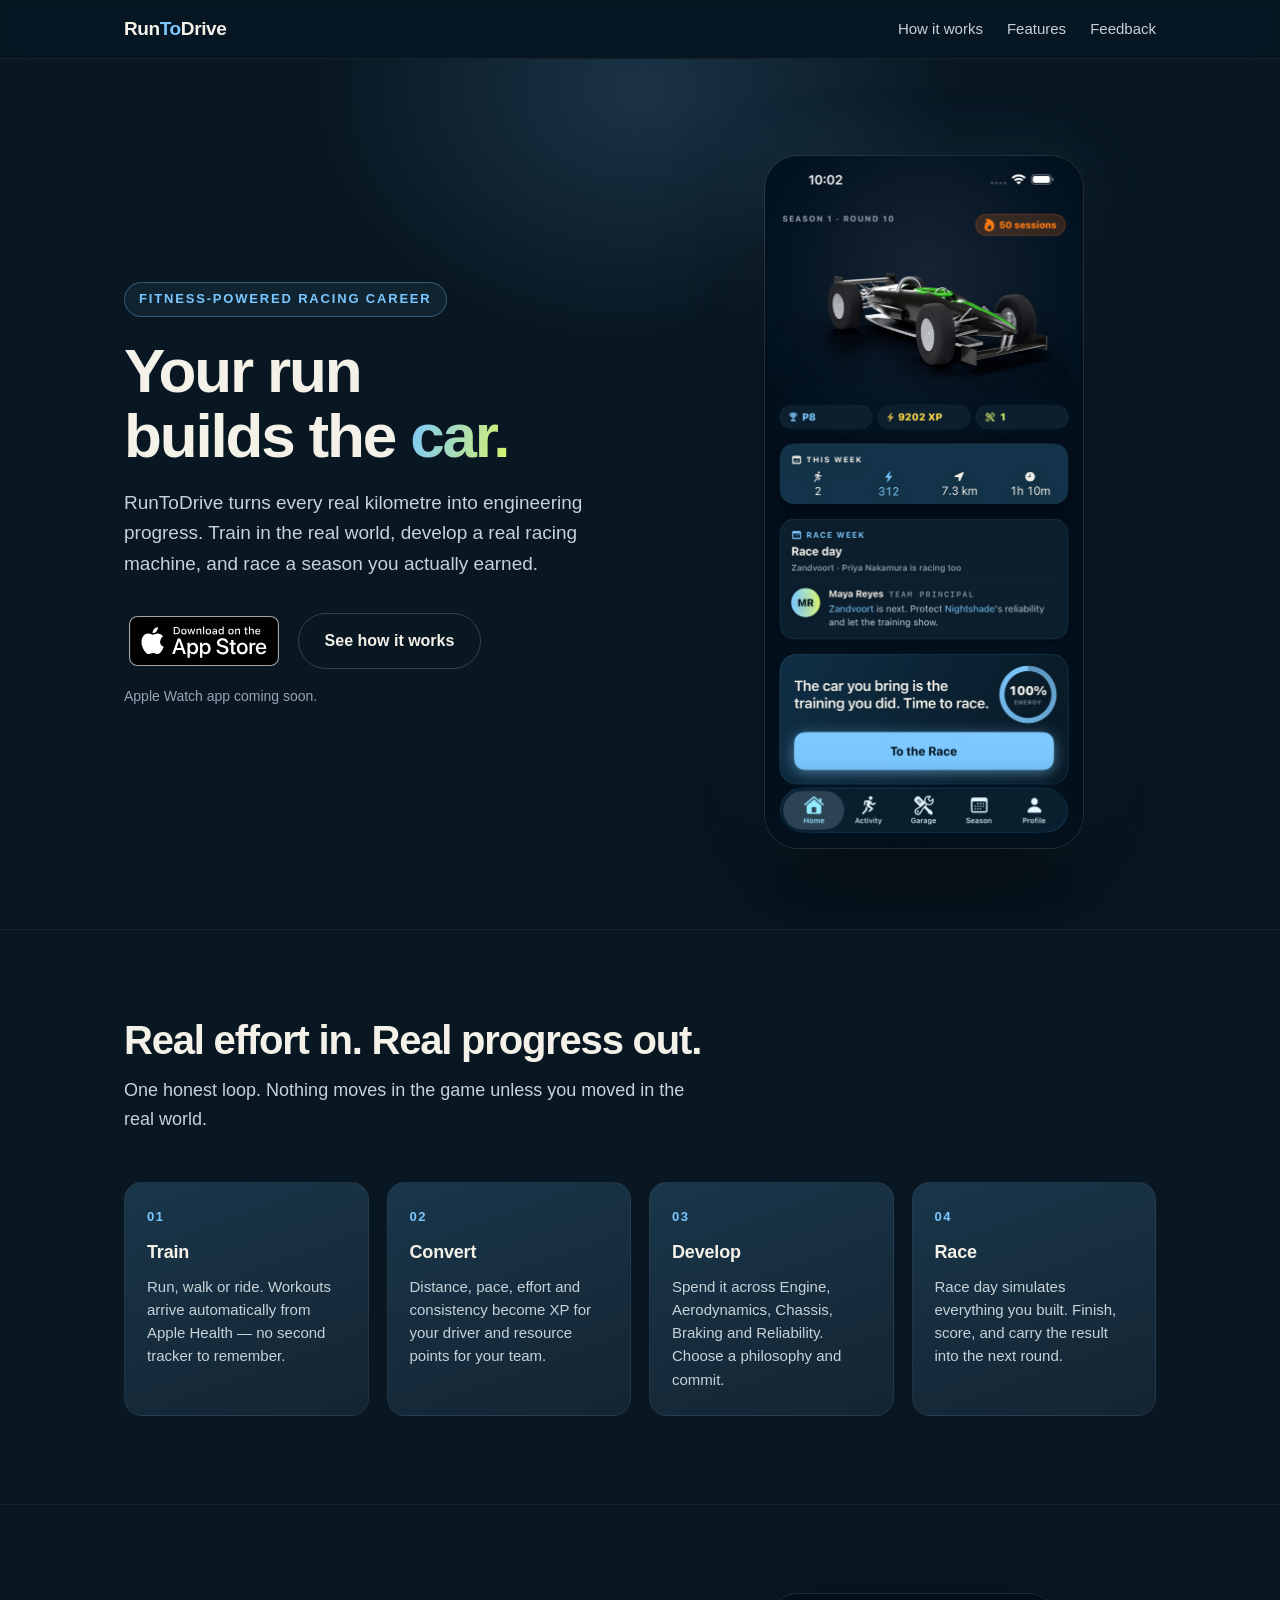
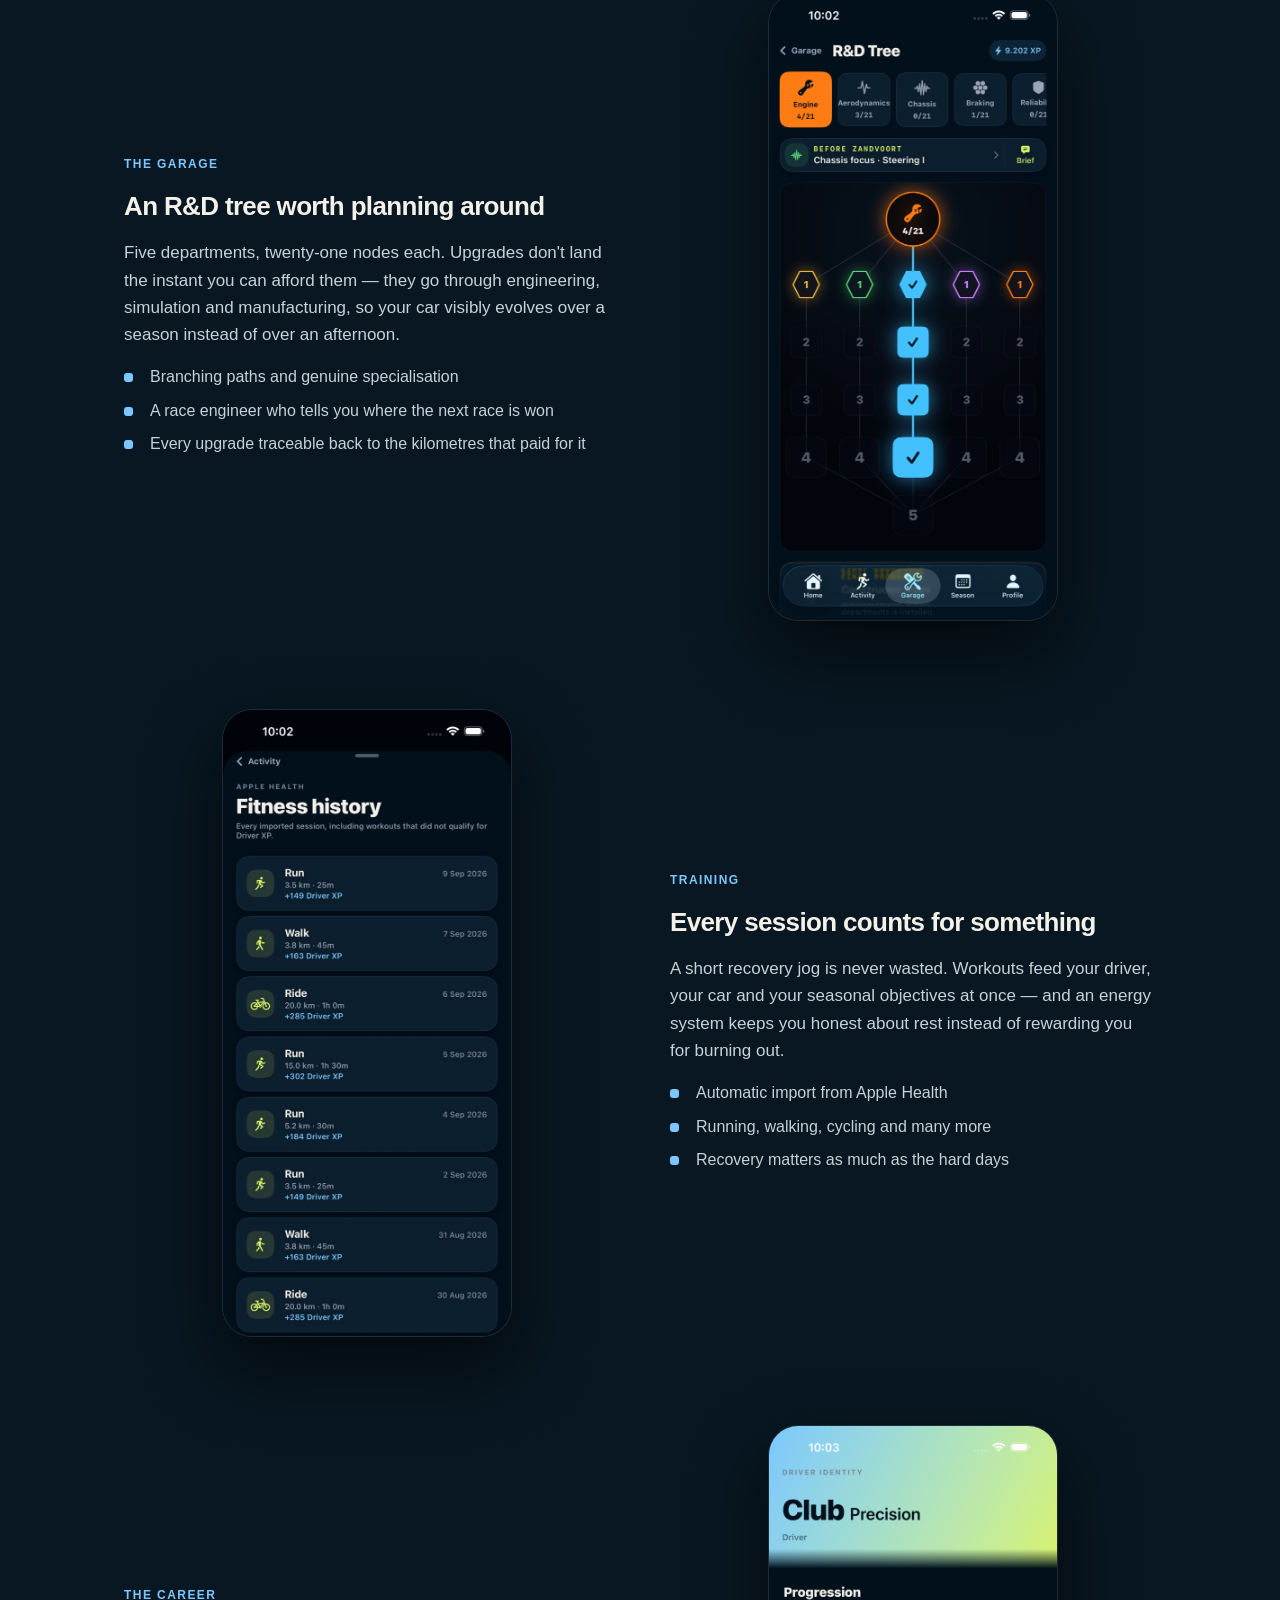
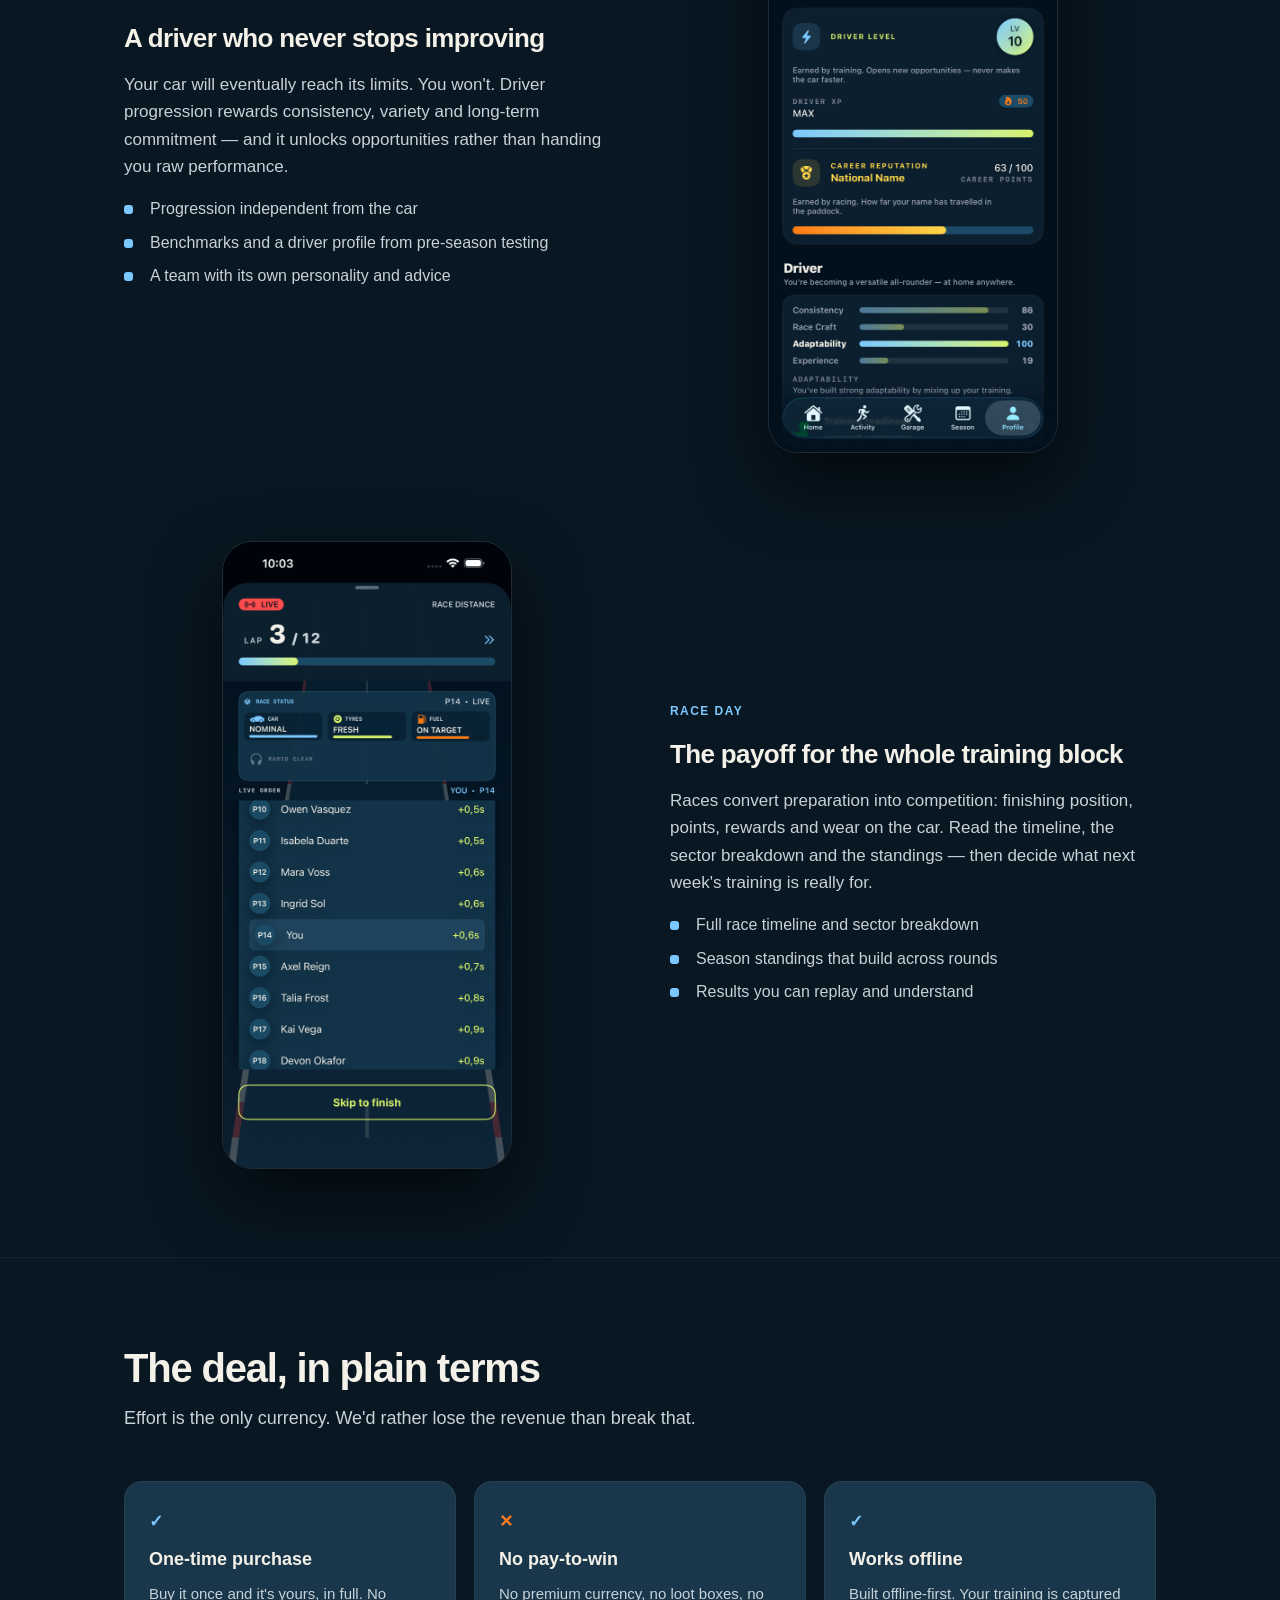
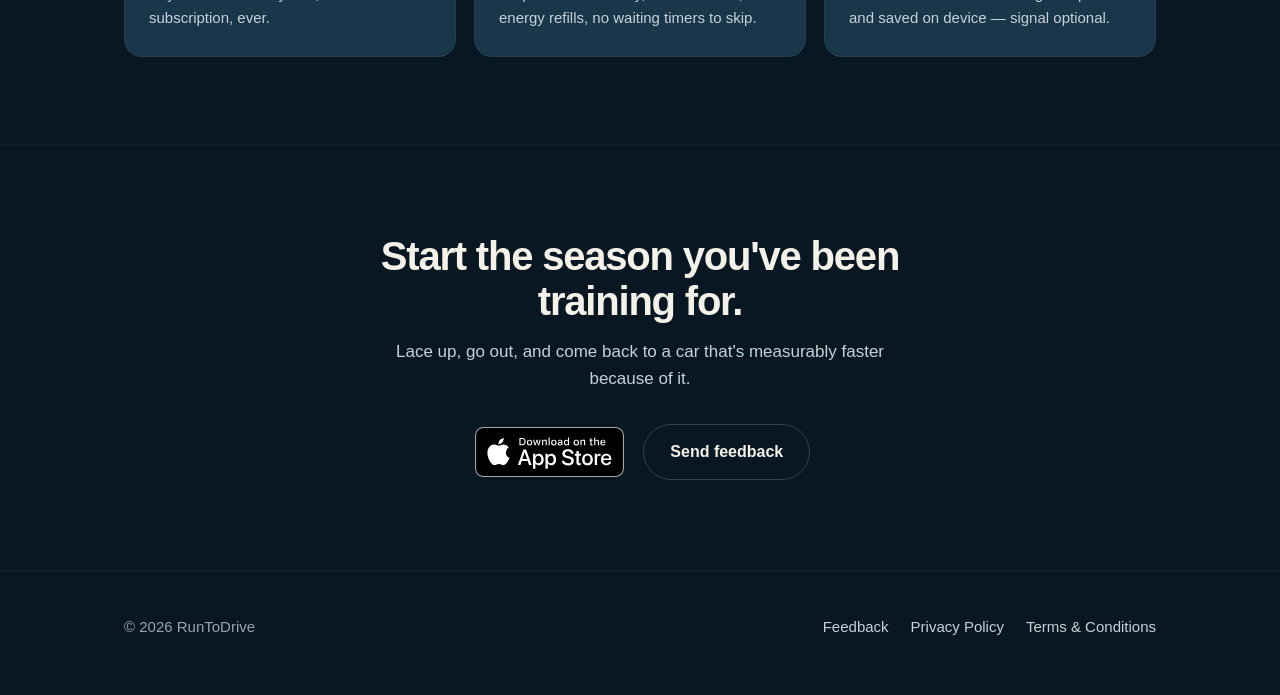
==== commit 8ec58ef8: "Update page content" ====
--- a/index.html
+++ b/index.html
@@ -4,7 +4,7 @@
 <meta charset="utf-8">
 <meta name="viewport" content="width=device-width, initial-scale=1">
 <title>RunToDrive — Your run builds the car.</title>
-<meta name="description" content="RunToDrive turns real running, walking and cycling into a racing career. Every workout you finish develops your car, your driver and your season. No pay-to-win, no subscriptions.">
+<meta name="description" content="RunToDrive turns any real workout — running, walking, cycling and more — into a racing career. Every workout you finish develops your car, your driver and your season. No pay-to-win, no subscriptions.">
 <meta name="theme-color" content="#081722">
 <meta property="og:title" content="RunToDrive — Your run builds the car.">
 <meta property="og:description" content="Real-world effort is the only way to progress. Train, develop your car, race the season.">
@@ -40,7 +40,7 @@
         </a>
         <a class="btn btn-ghost" href="#how">See how it works</a>
       </div>
-      <p class="cta-note">iPhone &amp; Apple Watch · Launching soon — the App Store link goes live at release.</p>
+      <p class="cta-note">Apple Watch app coming soon.</p>
     </div>
     <div>
       <img class="phone" src="img/dashboard.png?v=2" alt="RunToDrive home screen showing the player's race car, season round and weekly training totals." width="640" height="1391">
@@ -111,7 +111,7 @@
         </p>
         <ul class="ticks">
           <li>Automatic import from Apple Health</li>
-          <li>Running, walking and cycling supported</li>
+          <li>Running, walking, cycling and many more</li>
           <li>Recovery matters as much as the hard days</li>
         </ul>
       </div>
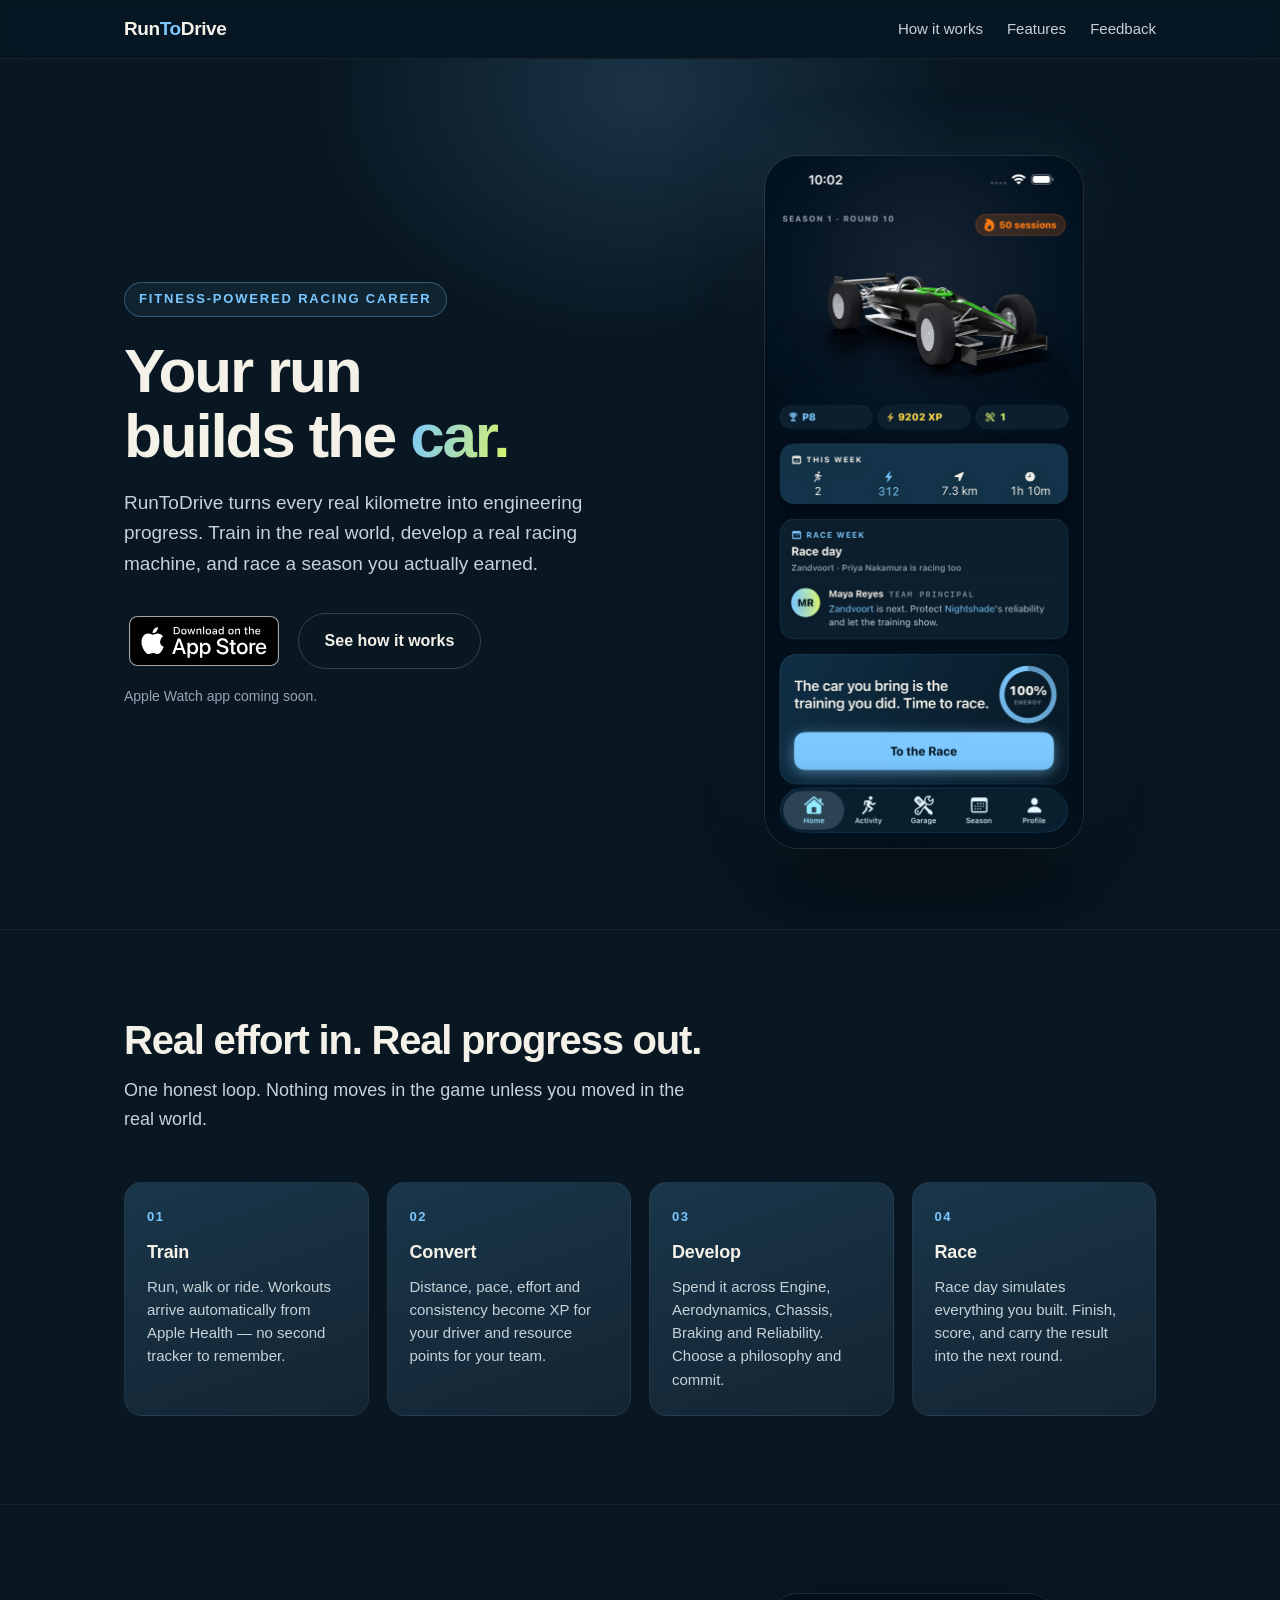
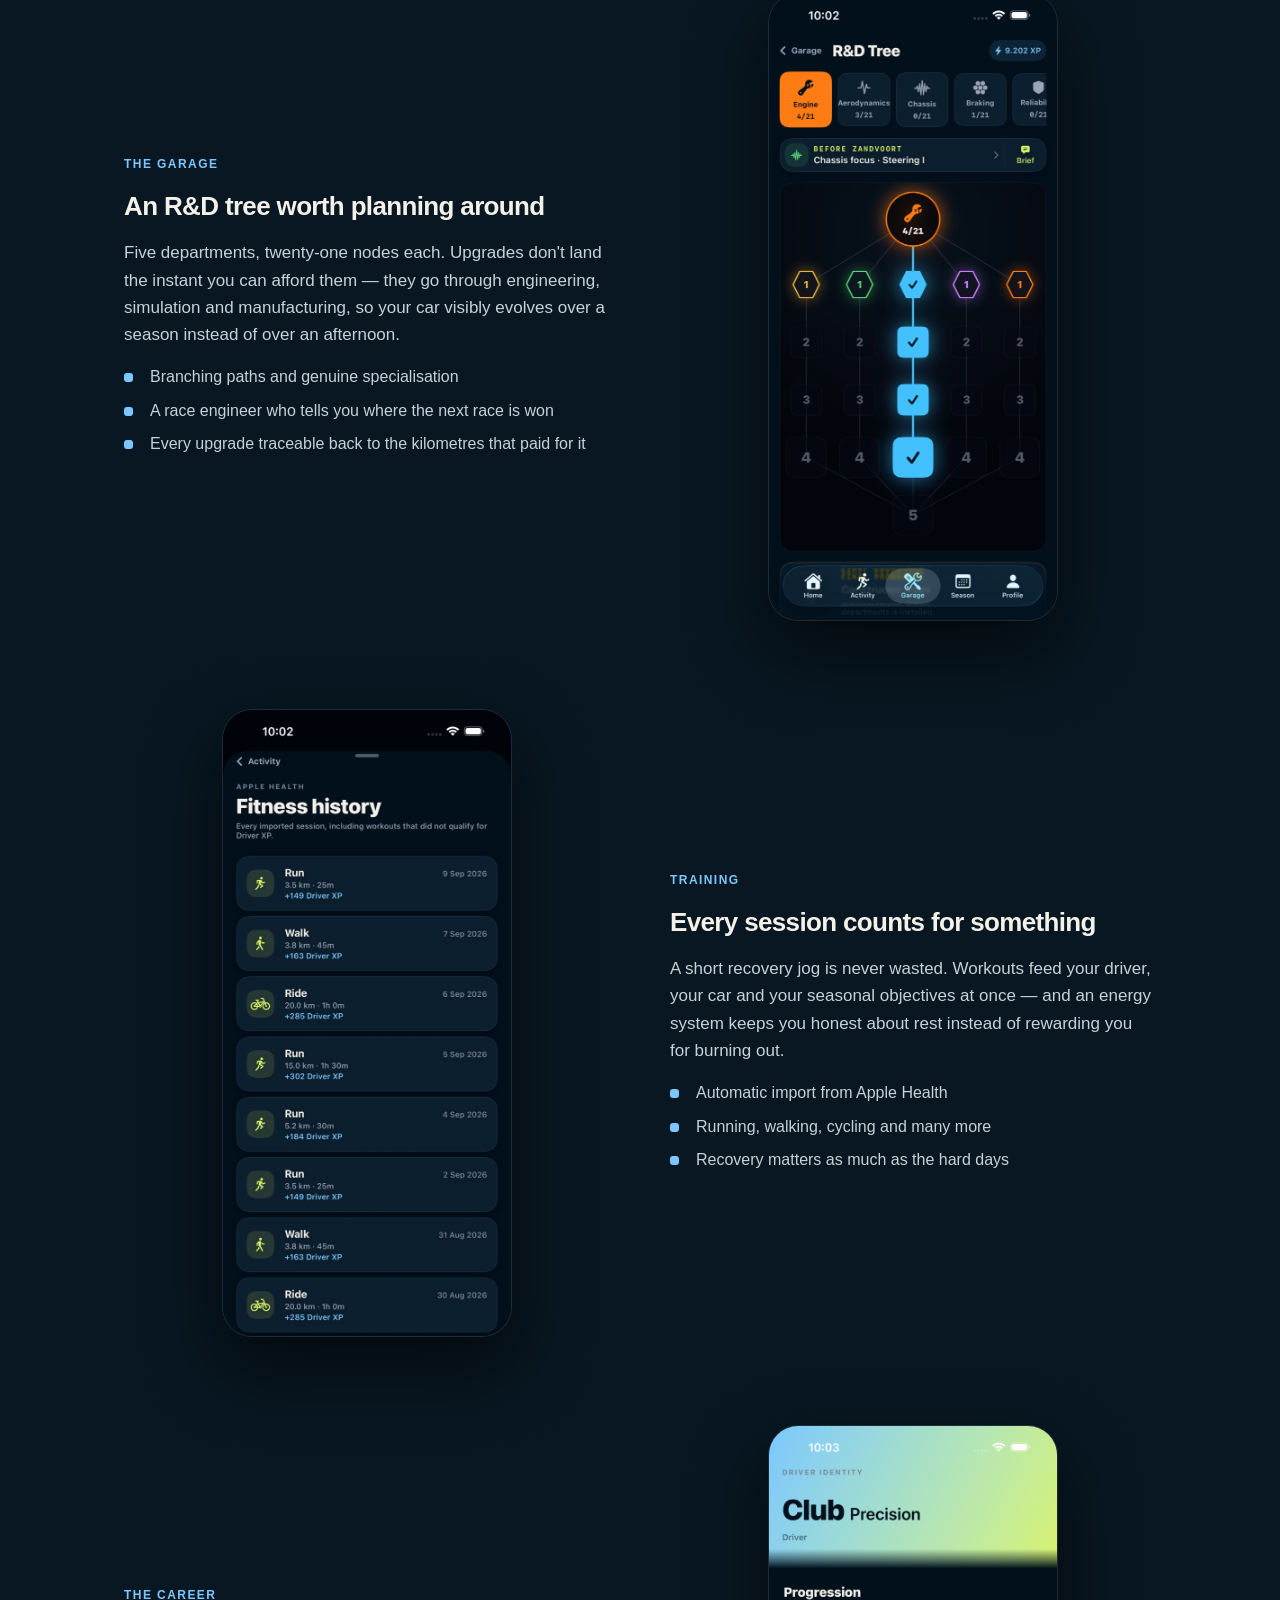
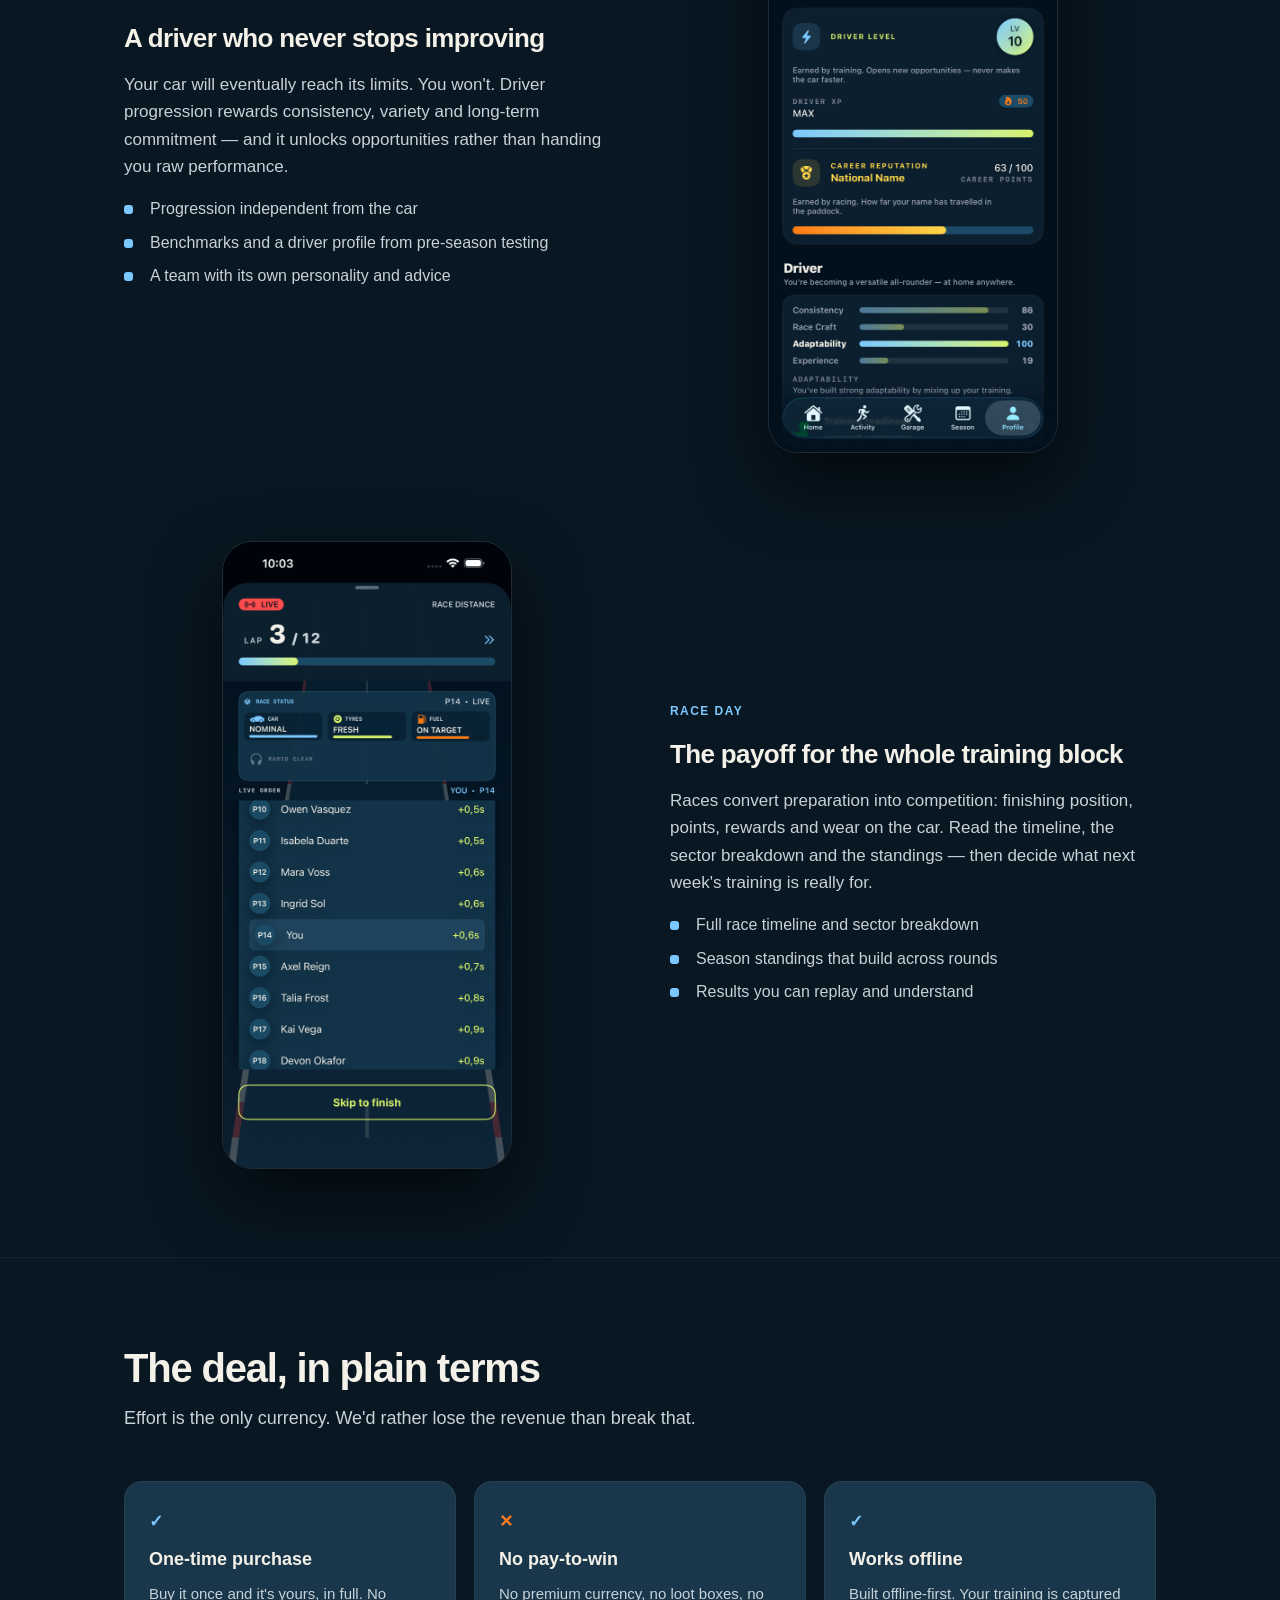
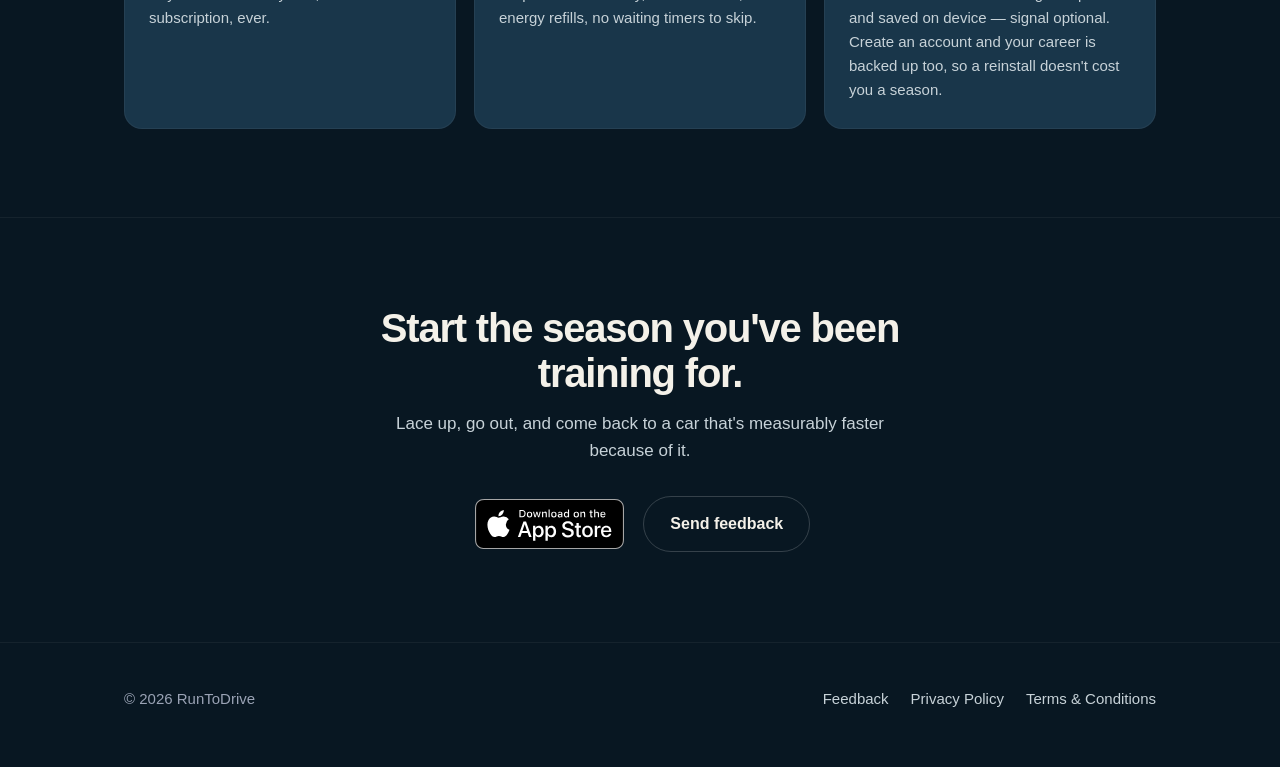
==== commit 652d0b81: "Update content after some app changes" ====
--- a/index.html
+++ b/index.html
@@ -174,7 +174,8 @@
       </div>
       <div class="card yes">
         <h3>Works offline</h3>
-        <p>Built offline-first. Your training is captured and saved on device — signal optional.</p>
+        <p>Built offline-first. Your training is captured and saved on device — signal optional.
+          Create an account and your career is backed up too, so a reinstall doesn't cost you a season.</p>
       </div>
     </div>
   </div>
